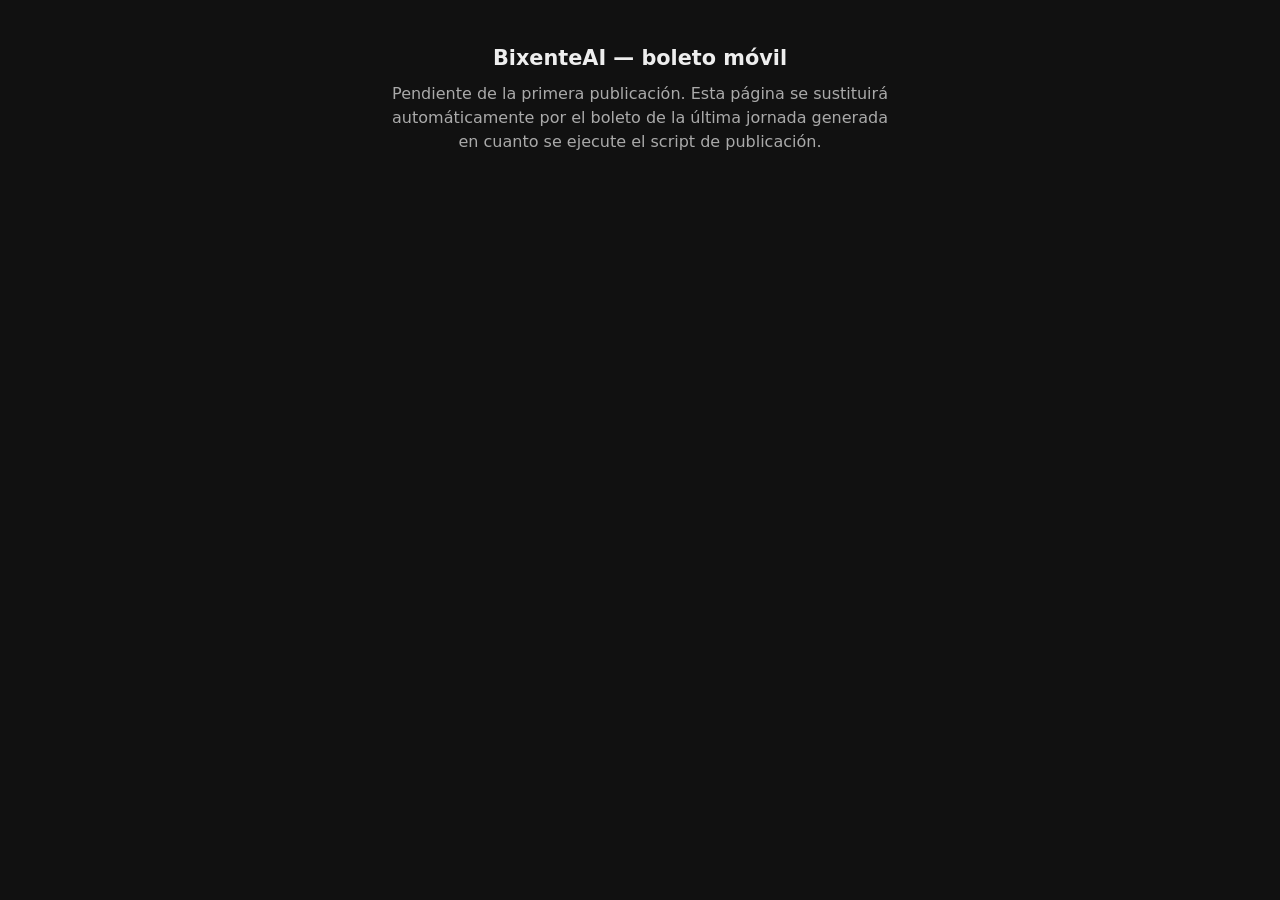
==== index.html @ 86c0581b "Primer commit: scaffold del sitio móvil, en espera de la primera publicación Co-Authored-By: Claude " ====
<!doctype html>
<html lang="es">
<head>
<meta charset="utf-8">
<meta name="viewport" content="width=device-width, initial-scale=1">
<title>BixenteAI — boleto móvil</title>
<style>
  body { font-family: system-ui, sans-serif; background: #111; color: #eee; margin: 0; padding: 2rem 1.25rem; text-align: center; }
  h1 { font-size: 1.3rem; margin-bottom: 0.5rem; }
  p { color: #aaa; max-width: 32em; margin: 0.75rem auto; line-height: 1.5; }
</style>
</head>
<body>
  <h1>BixenteAI — boleto móvil</h1>
  <p>Pendiente de la primera publicación. Esta página se sustituirá automáticamente por el
  boleto de la última jornada generada en cuanto se ejecute el script de publicación.</p>
</body>
</html>
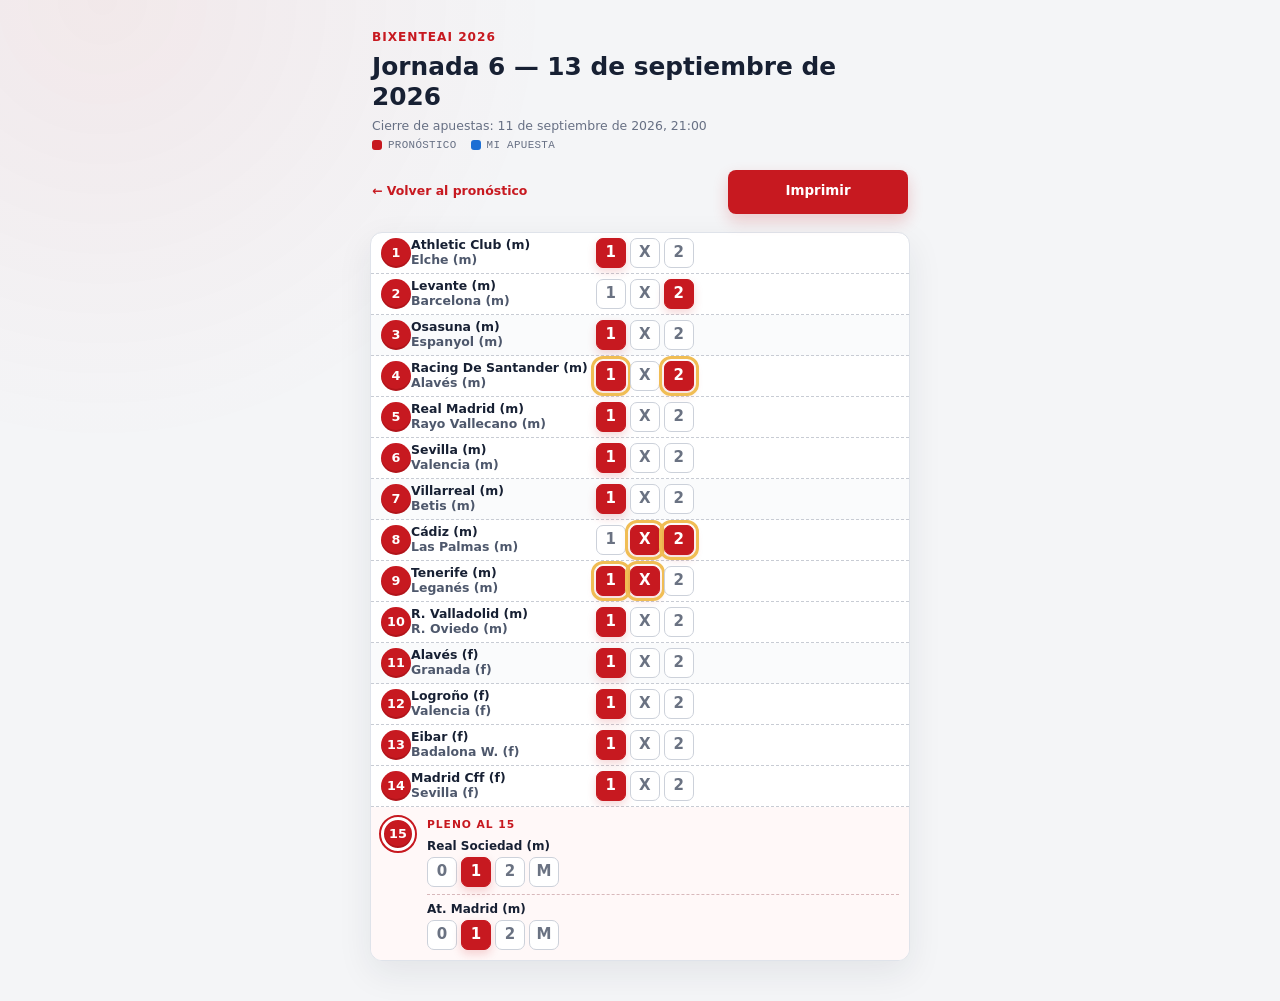
==== commit 44a3545a: "Publica el boleto real de la Jornada 6 (2026-09-13) Primera publicación real generada por backend/pu" ====
--- a/index.html
+++ b/index.html
@@ -1,18 +1,48 @@
 <!doctype html>
 <html lang="es">
-<head>
-<meta charset="utf-8">
-<meta name="viewport" content="width=device-width, initial-scale=1">
-<title>BixenteAI — boleto móvil</title>
-<style>
-  body { font-family: system-ui, sans-serif; background: #111; color: #eee; margin: 0; padding: 2rem 1.25rem; text-align: center; }
-  h1 { font-size: 1.3rem; margin-bottom: 0.5rem; }
-  p { color: #aaa; max-width: 32em; margin: 0.75rem auto; line-height: 1.5; }
-</style>
-</head>
-<body>
-  <h1>BixenteAI — boleto móvil</h1>
-  <p>Pendiente de la primera publicación. Esta página se sustituirá automáticamente por el
-  boleto de la última jornada generada en cuanto se ejecute el script de publicación.</p>
-</body>
+  <head>
+    <meta charset="utf-8">
+    <meta name="viewport" content="width=device-width, initial-scale=1">
+    <meta name="description" content="Boleto compacto de La Quiniela para llevar o imprimir">
+    <title>Boleto para llevar · BixenteAI 2026</title>
+    <link rel="icon" href="data:,">
+    <link rel="stylesheet" href="./styles.css">
+  </head>
+  <body class="boleto-page">
+    <header class="boleto-header">
+      <div class="boleto-heading">
+        <a class="boleto-brand" href="/">BixenteAI 2026</a>
+        <h1 id="boletoTitle">Cargando jornada…</h1>
+        <p id="boletoClosing" class="boleto-closing" hidden></p>
+        <p id="boletoLegend" class="boleto-legend" hidden>
+          <span class="boleto-legend-item boleto-legend-model">Pronóstico</span>
+          <span class="boleto-legend-item boleto-legend-mine">Mi apuesta</span>
+        </p>
+      </div>
+      <nav class="boleto-actions print-hidden" aria-label="Acciones del boleto">
+        <a class="boleto-back-link" href="/">← Volver al pronóstico</a>
+        <button id="boletoPrintButton" class="button button-primary" type="button">Imprimir</button>
+      </nav>
+    </header>
+
+    <main class="boleto-sheet">
+      <div
+        id="boletoStatus"
+        class="boleto-status"
+        role="status"
+        aria-live="polite"
+      >
+        Cargando el boleto guardado…
+      </div>
+      <section id="boletoContent" aria-labelledby="boletoTitle" hidden>
+        <div id="boletoMatches" class="matches-list boleto-matches" aria-busy="true"></div>
+      </section>
+    </main>
+
+        <script>
+      window.__JORNADA_DATA__ = {"prediccion_json":{"jornada":6,"fecha_sorteo":"2026-09-13","cierre_apuestas":"2026-09-11 21:00:00","partidos":[{"posicion":1,"local":"Athletic Club (m)","visitante":"Elche (m)","signos_recomendados":["1"],"es_doble":false},{"posicion":2,"local":"Levante (m)","visitante":"Barcelona (m)","signos_recomendados":["2"],"es_doble":false},{"posicion":3,"local":"Osasuna (m)","visitante":"Espanyol (m)","signos_recomendados":["1"],"es_doble":false},{"posicion":4,"local":"Racing De Santander (m)","visitante":"Alavés (m)","signos_recomendados":["1","2"],"es_doble":true},{"posicion":5,"local":"Real Madrid (m)","visitante":"Rayo Vallecano (m)","signos_recomendados":["1"],"es_doble":false},{"posicion":6,"local":"Sevilla (m)","visitante":"Valencia (m)","signos_recomendados":["1"],"es_doble":false},{"posicion":7,"local":"Villarreal (m)","visitante":"Betis (m)","signos_recomendados":["1"],"es_doble":false},{"posicion":8,"local":"Cádiz (m)","visitante":"Las Palmas (m)","signos_recomendados":["2","X"],"es_doble":true},{"posicion":9,"local":"Tenerife (m)","visitante":"Leganés (m)","signos_recomendados":["1","X"],"es_doble":true},{"posicion":10,"local":"R. Valladolid (m)","visitante":"R. Oviedo (m)","signos_recomendados":["1"],"es_doble":false},{"posicion":11,"local":"Alavés (f)","visitante":"Granada (f)","signos_recomendados":["1"],"es_doble":false},{"posicion":12,"local":"Logroño (f)","visitante":"Valencia (f)","signos_recomendados":["1"],"es_doble":false},{"posicion":13,"local":"Eibar (f)","visitante":"Badalona W. (f)","signos_recomendados":["1"],"es_doble":false},{"posicion":14,"local":"Madrid Cff (f)","visitante":"Sevilla (f)","signos_recomendados":["1"],"es_doble":false},{"posicion":15,"local":"Real Sociedad (m)","visitante":"At. Madrid (m)","signos_recomendados":["2"],"es_doble":false}],"pleno_al_15":{"disponible":true,"marcador":"1-1","nota":"marcador más probable de la matriz Poisson/Dixon-Coles"}}};
+      window.__MI_APUESTA__ = null;
+    </script>
+    <script src="./boleto-movil.js" defer></script>
+  </body>
 </html>
--- a/styles.css
+++ b/styles.css
@@ -0,0 +1,4987 @@
+:root {
+  color-scheme: light;
+  --red: #c71920;
+  --red-dark: #981219;
+  --red-soft: #fff0f0;
+  --blue: #1d6fd4;
+  --blue-soft: #e8f1fd;
+  --navy: #172033;
+  --ink: #222b3a;
+  --muted: #677084;
+  --line: #dfe3ea;
+  --surface: #ffffff;
+  --canvas: #f4f5f7;
+  --amber: #d88b06;
+  --amber-soft: #fff6dd;
+  --green: #147a4a;
+  --green-soft: #eaf7f0;
+  --shadow: 0 12px 35px rgb(23 32 51 / 8%);
+}
+
+* {
+  box-sizing: border-box;
+}
+
+html {
+  min-width: 320px;
+  background: var(--canvas);
+}
+
+body {
+  margin: 0;
+  color: var(--ink);
+  background:
+    radial-gradient(circle at 8% 0%, rgb(199 25 32 / 6%), transparent 28rem),
+    var(--canvas);
+  font-family: Inter, ui-sans-serif, system-ui, -apple-system, BlinkMacSystemFont, "Segoe UI", sans-serif;
+  line-height: 1.5;
+}
+
+button,
+input {
+  font: inherit;
+}
+
+button {
+  color: inherit;
+}
+
+.glossary-term {
+  border-radius: 3px;
+  background: linear-gradient(to top, rgb(199 25 32 / 9%) 38%, transparent 38%);
+  cursor: help;
+  text-decoration-line: underline;
+  text-decoration-style: dotted;
+  text-decoration-color: var(--red);
+  text-decoration-thickness: 1.5px;
+  text-underline-offset: 0.18em;
+}
+
+.glossary-term:hover,
+.glossary-term.is-open {
+  background-color: rgb(199 25 32 / 11%);
+}
+
+.glossary-term:focus-visible {
+  outline: 2px solid var(--red);
+  outline-offset: 3px;
+}
+
+svg .glossary-term {
+  text-decoration: underline dotted var(--red);
+  text-underline-offset: 3px;
+}
+
+.glossary-popover {
+  position: fixed;
+  z-index: 1000;
+  width: max-content;
+  max-width: min(410px, calc(100vw - 24px));
+  max-height: calc(100vh - 24px);
+  overflow: auto;
+  padding: 13px 15px;
+  border: 1px solid rgb(255 255 255 / 14%);
+  border-radius: 10px;
+  color: #fff;
+  background: var(--navy);
+  box-shadow: 0 12px 32px rgb(10 15 25 / 28%);
+  font-size: 0.83rem;
+  line-height: 1.5;
+  text-wrap: pretty;
+}
+
+.glossary-popover[hidden] {
+  display: none;
+}
+
+.app-header {
+  position: sticky;
+  z-index: 20;
+  top: 0;
+  border-bottom: 1px solid rgb(255 255 255 / 14%);
+  color: #fff;
+  background: rgb(23 32 51 / 97%);
+  box-shadow: 0 6px 25px rgb(10 15 25 / 18%);
+  backdrop-filter: blur(14px);
+}
+
+.header-inner {
+  display: grid;
+  grid-template-columns: minmax(150px, 0.65fr) minmax(300px, 1.5fr) minmax(215px, 0.65fr);
+  gap: 20px;
+  align-items: center;
+  width: min(1180px, calc(100% - 48px));
+  min-height: 64px;
+  margin: 0 auto;
+  padding: 8px 0;
+}
+
+.home-header-inner {
+  grid-template-columns: minmax(150px, 0.65fr) minmax(300px, 1.5fr) minmax(360px, 0.85fr);
+}
+
+.brand {
+  display: inline-flex;
+  gap: 12px;
+  align-items: center;
+  color: inherit;
+  text-decoration: none;
+}
+
+.brand-mark {
+  display: grid;
+  width: 42px;
+  height: 42px;
+  border-radius: 50%;
+  place-items: center;
+  color: #fff;
+  background: var(--red);
+  box-shadow: inset 0 0 0 4px rgb(255 255 255 / 18%);
+  font-size: 1.25rem;
+  font-weight: 850;
+}
+
+.brand strong,
+.brand small {
+  display: block;
+}
+
+.brand strong {
+  font-size: 1rem;
+  letter-spacing: 0.01em;
+}
+
+.brand small {
+  margin-top: -2px;
+  color: #abb5c9;
+  font-size: 0.72rem;
+  letter-spacing: 0.08em;
+  text-transform: uppercase;
+}
+
+.eyebrow {
+  margin: 0 0 3px;
+  color: var(--red);
+  font-size: 0.72rem;
+  font-weight: 800;
+  letter-spacing: 0.11em;
+  text-transform: uppercase;
+}
+
+.app-header .eyebrow {
+  color: #f2777c;
+}
+
+.draw-title-line {
+  display: flex;
+  gap: 13px;
+  align-items: baseline;
+  flex-wrap: wrap;
+}
+
+.draw-title-line h1 {
+  margin: 0;
+  font-size: clamp(1.45rem, 2.4vw, 2rem);
+  line-height: 1.1;
+}
+
+.draw-date {
+  color: #d4d9e4;
+  font-size: 0.92rem;
+}
+
+.jornada-summary {
+  min-height: 1.25rem;
+  margin: 7px 0 0;
+  color: #aeb7ca;
+  font-size: 0.8rem;
+}
+
+.new-jornada-notice {
+  display: flex;
+  gap: 6px 12px;
+  align-items: center;
+  width: fit-content;
+  max-width: 100%;
+  margin-top: 8px;
+  padding: 7px 10px;
+  border: 1px solid #f0c85d;
+  border-radius: 9px;
+  color: #3f3007;
+  background: #fff3bf;
+  box-shadow: 0 5px 16px rgb(0 0 0 / 18%);
+  flex-wrap: wrap;
+  font-size: 0.78rem;
+  font-weight: 700;
+}
+
+.new-jornada-notice[hidden] {
+  display: none;
+}
+
+.new-jornada-notice-link {
+  border-bottom: 1px solid currentcolor;
+  color: #744a00;
+  font-weight: 850;
+  text-decoration: none;
+  white-space: nowrap;
+}
+
+.new-jornada-notice-link:hover {
+  color: #4f3200;
+}
+
+.new-jornada-notice-link:focus-visible {
+  border-radius: 3px;
+  outline: 3px solid rgb(116 74 0 / 24%);
+  outline-offset: 3px;
+}
+
+.countdown-card {
+  justify-self: end;
+  min-width: 190px;
+  padding: 6px 13px;
+  border: 1px solid rgb(255 255 255 / 14%);
+  border-radius: 10px;
+  background: rgb(255 255 255 / 6%);
+  text-align: right;
+}
+
+.countdown-card[hidden] {
+  display: none;
+}
+
+.countdown-label,
+.countdown-card time {
+  display: block;
+  color: #aeb7ca;
+  font-size: 0.71rem;
+}
+
+.countdown-card strong {
+  display: block;
+  margin: 1px 0;
+  color: #fff;
+  font-size: 1.23rem;
+  font-variant-numeric: tabular-nums;
+  letter-spacing: 0.04em;
+}
+
+.header-actions {
+  display: flex;
+  flex-wrap: wrap;
+  gap: 6px 10px;
+  align-items: center;
+  justify-content: flex-end;
+  justify-self: end;
+}
+
+.header-actions > .header-link {
+  flex-basis: 100%;
+  text-align: right;
+}
+
+.header-link {
+  border-bottom: 1px solid rgb(255 255 255 / 35%);
+  color: #fff;
+  font-size: 0.76rem;
+  font-weight: 760;
+  text-decoration: none;
+}
+
+.header-link:hover {
+  border-color: #fff;
+}
+
+.header-link:focus-visible,
+.back-link:focus-visible {
+  border-radius: 3px;
+  outline: 3px solid rgb(255 255 255 / 22%);
+  outline-offset: 3px;
+}
+
+.header-print-button,
+.header-nav-button {
+  min-width: 132px;
+  border: 1px solid rgb(255 255 255 / 24%);
+  color: #fff;
+  background: rgb(255 255 255 / 8%);
+  text-decoration: none;
+  white-space: nowrap;
+}
+
+.header-print-button:hover:not([aria-disabled="true"]),
+.header-nav-button:hover:not([aria-disabled="true"]) {
+  border-color: rgb(255 255 255 / 46%);
+  background: rgb(255 255 255 / 14%);
+}
+
+.header-nav-button {
+  min-height: 38px;
+  padding-inline: 12px;
+  font-size: 0.74rem;
+}
+
+.header-nav {
+  display: flex;
+  gap: 7px;
+  align-items: flex-end;
+  flex-direction: column;
+  justify-self: end;
+}
+
+.page-shell {
+  width: min(1080px, calc(100% - 48px));
+  margin: 34px auto 64px;
+}
+
+.control-panel,
+.coupon-card,
+.prizes-card,
+.timeline-card,
+.history-card {
+  border: 1px solid var(--line);
+  border-radius: 14px;
+  background: var(--surface);
+  box-shadow: var(--shadow);
+}
+
+.control-panel {
+  display: grid;
+  grid-template-columns: minmax(300px, 1fr) auto;
+  gap: 22px 36px;
+  align-items: end;
+  padding: 24px 28px;
+}
+
+.control-panel h2,
+.coupon-heading h2,
+.prizes-heading h2,
+.timeline-heading h2,
+.history-card h2 {
+  margin: 0;
+  color: var(--navy);
+  line-height: 1.2;
+}
+
+.control-panel h2,
+.coupon-heading h2 {
+  font-size: 1.35rem;
+}
+
+.control-copy,
+.history-intro {
+  max-width: 620px;
+  margin: 6px 0 0;
+  color: var(--muted);
+  font-size: 0.88rem;
+}
+
+.prediction-form {
+  display: grid;
+  grid-template-columns: repeat(2, 112px) minmax(180px, 270px);
+  gap: 8px 12px;
+  align-items: end;
+}
+
+.prediction-form > .refresh-option {
+  grid-column: 3;
+  grid-row: 1;
+}
+
+.prediction-form > .button {
+  grid-column: 3;
+  grid-row: 2;
+  justify-self: end;
+}
+
+.cost-estimate {
+  grid-column: 1 / 3;
+  grid-row: 2;
+  margin: 0;
+  color: var(--muted);
+  font-size: 0.72rem;
+  font-variant-numeric: tabular-nums;
+  line-height: 1.35;
+}
+
+.number-field {
+  display: grid;
+  gap: 6px;
+  color: #424c5e;
+  font-size: 0.78rem;
+  font-weight: 720;
+}
+
+.number-field input {
+  width: 112px;
+  height: 44px;
+  border: 1px solid #c5cad4;
+  border-radius: 8px;
+  outline: none;
+  padding: 0 12px;
+  color: var(--navy);
+  background: #fff;
+  font-weight: 750;
+}
+
+.number-field input:focus {
+  border-color: var(--red);
+  box-shadow: 0 0 0 3px rgb(199 25 32 / 12%);
+}
+
+.refresh-option {
+  display: flex;
+  gap: 8px;
+  align-items: center;
+  max-width: 270px;
+  min-height: 44px;
+  color: #505a6d;
+  cursor: pointer;
+  font-size: 0.79rem;
+  font-weight: 650;
+  line-height: 1.35;
+}
+
+.refresh-option input {
+  width: 17px;
+  height: 17px;
+  flex: 0 0 auto;
+  accent-color: var(--red);
+}
+
+.button {
+  position: relative;
+  display: inline-flex;
+  min-height: 44px;
+  border: 0;
+  border-radius: 8px;
+  align-items: center;
+  justify-content: center;
+  padding: 0 19px;
+  cursor: pointer;
+  font-size: 0.84rem;
+  font-weight: 780;
+  transition: transform 120ms ease, background 120ms ease, box-shadow 120ms ease;
+}
+
+.button:hover:not(:disabled) {
+  transform: translateY(-1px);
+}
+
+.button:focus-visible,
+.text-button:focus-visible {
+  outline: 3px solid rgb(199 25 32 / 22%);
+  outline-offset: 2px;
+}
+
+.button:disabled {
+  cursor: not-allowed;
+  opacity: 0.58;
+}
+
+.button-primary {
+  min-width: 180px;
+  color: #fff;
+  background: var(--red);
+  box-shadow: 0 7px 16px rgb(199 25 32 / 20%);
+}
+
+.button-primary:hover:not(:disabled) {
+  background: var(--red-dark);
+}
+
+.button-secondary {
+  border: 1px solid var(--red);
+  color: var(--red);
+  background: #fff;
+}
+
+.button-secondary:hover:not(:disabled) {
+  color: #fff;
+  background: var(--red);
+}
+
+.spinner {
+  display: none;
+  width: 17px;
+  height: 17px;
+  border: 2px solid currentColor;
+  border-right-color: transparent;
+  border-radius: 50%;
+  animation: spin 700ms linear infinite;
+}
+
+.button.is-loading .button-label {
+  visibility: hidden;
+}
+
+.button.is-loading .spinner {
+  position: absolute;
+  display: block;
+}
+
+@keyframes spin {
+  to {
+    transform: rotate(360deg);
+  }
+}
+
+.display-options {
+  display: flex;
+  grid-column: 1 / -1;
+  gap: 10px 24px;
+  align-items: center;
+  flex-wrap: wrap;
+  padding-top: 16px;
+  border-top: 1px solid #eceef2;
+}
+
+.switch {
+  display: inline-flex;
+  gap: 9px;
+  align-items: center;
+  color: #505a6d;
+  cursor: pointer;
+  font-size: 0.79rem;
+  font-weight: 650;
+}
+
+.switch input {
+  position: absolute;
+  width: 1px;
+  height: 1px;
+  overflow: hidden;
+  opacity: 0;
+}
+
+.switch-track {
+  position: relative;
+  width: 34px;
+  height: 19px;
+  border-radius: 999px;
+  background: #cbd0d9;
+  transition: background 140ms ease;
+}
+
+.switch-track::after {
+  position: absolute;
+  top: 3px;
+  left: 3px;
+  width: 13px;
+  height: 13px;
+  border-radius: 50%;
+  background: #fff;
+  box-shadow: 0 1px 3px rgb(0 0 0 / 25%);
+  content: "";
+  transition: transform 140ms ease;
+}
+
+.switch input:checked + .switch-track {
+  background: var(--red);
+}
+
+.switch input:checked + .switch-track::after {
+  transform: translateX(15px);
+}
+
+.switch input:focus-visible + .switch-track {
+  outline: 3px solid rgb(199 25 32 / 22%);
+  outline-offset: 2px;
+}
+
+.status-message {
+  display: none;
+  margin: 14px 0;
+  border: 1px solid transparent;
+  border-radius: 9px;
+  padding: 10px 13px;
+  font-size: 0.82rem;
+}
+
+.status-message.is-visible {
+  display: block;
+}
+
+.status-loading {
+  border-color: #d6dce7;
+  color: #4b566b;
+  background: #f7f8fa;
+}
+
+.status-success {
+  border-color: #b9ddca;
+  color: #11623d;
+  background: var(--green-soft);
+}
+
+.status-error {
+  border-color: #efb8bb;
+  color: #8c1218;
+  background: var(--red-soft);
+}
+
+.coupon-card {
+  overflow: hidden;
+}
+
+.coupon-heading {
+  display: flex;
+  gap: 20px;
+  align-items: center;
+  justify-content: space-between;
+  padding: 16px 20px 13px;
+  border-bottom: 1px solid var(--line);
+}
+
+.coupon-legend {
+  display: flex;
+  gap: 15px;
+  color: var(--muted);
+  font-size: 0.72rem;
+}
+
+.coupon-legend span {
+  display: inline-flex;
+  gap: 6px;
+  align-items: center;
+}
+
+.legend-swatch {
+  display: inline-block;
+  width: 14px;
+  height: 14px;
+  border: 1px solid var(--line);
+  border-radius: 3px;
+}
+
+.legend-swatch.selected {
+  border-color: var(--red);
+  background: var(--red);
+}
+
+.legend-swatch.double {
+  border: 2px solid var(--amber);
+  background: var(--amber-soft);
+}
+
+.legend-swatch.triple {
+  border: 2px solid #9aa6c9;
+  background: #f0f2f8;
+}
+
+.matches-list {
+  min-height: 180px;
+  transition: opacity 140ms ease;
+}
+
+.matches-list.is-refreshing {
+  opacity: 0.48;
+}
+
+.match-row {
+  display: grid;
+  grid-template-columns: 34px minmax(220px, 1fr) 164px auto;
+  gap: 12px;
+  align-items: center;
+  min-height: 64px;
+  padding: 9px 20px;
+  border-bottom: 1px solid #e8eaf0;
+  color: inherit;
+  text-decoration: none;
+  transition: background 120ms ease, box-shadow 120ms ease;
+}
+
+.match-row:hover {
+  background: var(--red-soft);
+  box-shadow: inset 4px 0 0 var(--red);
+}
+
+.match-row:focus-visible {
+  position: relative;
+  z-index: 1;
+  outline: 3px solid rgb(199 25 32 / 24%);
+  outline-offset: -3px;
+}
+
+.match-row:nth-child(4n + 3) {
+  background: #fafbfc;
+}
+
+.match-row:nth-child(4n + 3):hover {
+  background: var(--red-soft);
+}
+
+.match-row:last-child {
+  border-bottom: 0;
+}
+
+.match-row.has-manual-bet-row {
+  border-bottom: 0;
+}
+
+.position-badge {
+  display: grid;
+  width: 30px;
+  height: 30px;
+  border-radius: 50%;
+  place-items: center;
+  color: #fff;
+  background: var(--red);
+  box-shadow: inset 0 -2px 0 rgb(92 0 4 / 20%);
+  font-size: 0.8rem;
+  font-weight: 850;
+}
+
+.match-details {
+  min-width: 0;
+}
+
+.teams {
+  display: flex;
+  gap: 7px;
+  align-items: baseline;
+  color: var(--navy);
+  font-size: 0.9rem;
+  font-weight: 730;
+}
+
+.team {
+  min-width: 0;
+}
+
+.versus {
+  color: #a2a9b7;
+}
+
+.match-meta {
+  display: flex;
+  gap: 4px 10px;
+  align-items: center;
+  flex-wrap: wrap;
+  margin-top: 4px;
+}
+
+.match-schedule {
+  display: inline-flex;
+  gap: 7px;
+  align-items: center;
+  color: var(--muted);
+  font-size: 0.68rem;
+  line-height: 1.25;
+}
+
+.match-kickoff,
+.match-countdown {
+  white-space: nowrap;
+}
+
+.match-countdown {
+  border-left: 1px solid #d8dce4;
+  padding-left: 7px;
+  color: var(--red);
+  font-variant-numeric: tabular-nums;
+  font-weight: 760;
+}
+
+.match-countdown.is-finished {
+  color: var(--muted);
+  font-weight: 650;
+}
+
+.match-tags {
+  display: flex;
+  min-height: 18px;
+  gap: 5px;
+  align-items: center;
+  flex-wrap: wrap;
+}
+
+.match-tag {
+  display: inline-flex;
+  min-height: 18px;
+  border-radius: 999px;
+  align-items: center;
+  padding: 1px 7px;
+  font-size: 0.62rem;
+  font-weight: 760;
+  line-height: 1.25;
+}
+
+.draw-tag {
+  color: #86550a;
+  background: var(--amber-soft);
+}
+
+.market-tag {
+  color: #4f5970;
+  background: #e9ecf2;
+}
+
+.model-tag {
+  color: var(--green);
+  background: var(--green-soft);
+}
+
+.double-tag {
+  border: 1px solid #f0ca7b;
+  color: #80510a;
+  background: #fffaf0;
+}
+
+.triple-tag {
+  border: 1px solid #9aa6c9;
+  color: var(--navy);
+  background: #f0f2f8;
+}
+
+.sign-group {
+  display: grid;
+  grid-template-columns: repeat(3, 52px);
+  gap: 6px;
+}
+
+.sign-cell {
+  display: grid;
+  min-height: 48px;
+  border: 1px solid #ccd1da;
+  border-radius: 7px;
+  place-items: center;
+  align-content: center;
+  color: #6a7282;
+  background: #fff;
+}
+
+.sign-label {
+  font-size: 0.94rem;
+  line-height: 1.05;
+}
+
+.sign-probability {
+  margin-top: 2px;
+  font-size: 0.65rem;
+  font-variant-numeric: tabular-nums;
+}
+
+.sign-cell.is-selected {
+  border-color: var(--red);
+  color: #fff;
+  background: var(--red);
+  box-shadow: 0 4px 10px rgb(199 25 32 / 18%);
+}
+
+.sign-cell.is-selected.is-double {
+  outline: 3px solid #f0bd54;
+  outline-offset: 2px;
+}
+
+.sign-cell.is-selected.is-triple {
+  outline: 3px solid #9aa6c9;
+  outline-offset: 2px;
+}
+
+.manual-bet-row {
+  display: grid;
+  grid-template-columns: 34px minmax(220px, 1fr) 164px auto;
+  min-height: 30px;
+  gap: 10px;
+  align-items: center;
+  padding: 2px 20px 3px;
+  border-bottom: 1px solid #d8e5f5;
+  background: var(--blue-soft);
+  box-shadow: inset 4px 0 0 var(--blue);
+}
+
+.manual-bet-title {
+  grid-column: 2;
+  color: var(--blue);
+  font-size: 0.7rem;
+  font-weight: 820;
+  letter-spacing: 0.055em;
+  text-transform: uppercase;
+}
+
+.manual-bet-result {
+  grid-column: 3;
+  width: 88px;
+  justify-self: center;
+}
+
+.manual-bet-controls {
+  grid-column: 4;
+  transition: opacity 120ms ease;
+}
+
+.manual-bet-cell {
+  min-height: 26px;
+  padding: 0;
+  cursor: pointer;
+}
+
+.manual-bet-cell:hover:not(:disabled) {
+  border-color: var(--blue);
+  color: var(--blue);
+}
+
+.manual-bet-cell:focus-visible,
+.manual-goal-input:focus-visible {
+  outline: 3px solid rgb(29 111 212 / 25%);
+  outline-offset: 2px;
+}
+
+.manual-bet-cell.is-selected,
+.manual-bet-cell.is-selected:hover:not(:disabled) {
+  border-color: var(--blue);
+  color: #fff;
+  background: var(--blue);
+  box-shadow: 0 4px 10px rgb(29 111 212 / 20%);
+}
+
+.manual-pleno-fields {
+  display: grid;
+  grid-template-columns: minmax(62px, 1fr) auto minmax(62px, 1fr);
+  width: 168px;
+  gap: 6px;
+  align-items: end;
+}
+
+.manual-goal-field {
+  display: grid;
+  gap: 2px;
+  color: var(--blue);
+  font-size: 0.58rem;
+  font-weight: 760;
+  letter-spacing: 0.035em;
+  text-align: center;
+  text-transform: uppercase;
+}
+
+.manual-goal-input {
+  width: 100%;
+  height: 26px;
+  border: 1px solid #9dbce5;
+  border-radius: 7px;
+  color: var(--navy);
+  background: #fff;
+  font-size: 0.86rem;
+  font-weight: 780;
+  text-align: center;
+}
+
+.manual-score-separator {
+  padding-bottom: 7px;
+  color: var(--blue);
+  font-weight: 800;
+}
+
+.manual-bet-row.is-locked .manual-bet-controls {
+  opacity: 0.52;
+  pointer-events: none;
+}
+
+.manual-bet-row.is-loading .manual-bet-controls,
+.manual-bet-row.is-saving .manual-bet-controls {
+  opacity: 0.68;
+  pointer-events: none;
+}
+
+.manual-bet-row.is-locked .manual-bet-cell,
+.manual-bet-row.is-locked .manual-goal-input {
+  cursor: not-allowed;
+  pointer-events: none;
+}
+
+.pleno-result.manual-bet-verdict.is-hit {
+  color: var(--blue);
+  background: var(--blue-soft);
+}
+
+.compact-teams .match-row:not(.pleno-row) {
+  min-height: 54px;
+}
+
+.compact-teams .match-row:not(.pleno-row) .teams {
+  display: none;
+}
+
+.compact-teams .match-row:not(.pleno-row) .match-meta {
+  margin-top: 0;
+}
+
+.hide-schedule .match-schedule {
+  display: none;
+}
+
+.hide-results .match-result {
+  display: none;
+}
+
+.hide-results .manual-bet-result {
+  display: none;
+}
+
+.hide-results .match-row {
+  grid-template-columns: 34px minmax(220px, 1fr) auto;
+}
+
+.hide-results .manual-bet-row {
+  grid-template-columns: 34px minmax(220px, 1fr) auto;
+}
+
+.hide-results .manual-bet-controls {
+  grid-column: 3;
+}
+
+.pleno-row {
+  min-height: 84px;
+  background: #fff8f8 !important;
+}
+
+.pleno-row .position-badge {
+  width: 34px;
+  height: 34px;
+  border: 3px solid #fff;
+  outline: 2px solid var(--red);
+}
+
+.pleno-block {
+  min-width: 330px;
+  border: 1px solid #e9c7ca;
+  border-radius: 10px;
+  padding: 7px 10px;
+  background: #fff;
+}
+
+.pleno-label {
+  display: block;
+  margin-bottom: 4px;
+  color: var(--red);
+  font-size: 0.67rem;
+  font-weight: 850;
+  letter-spacing: 0.09em;
+  text-transform: uppercase;
+}
+
+.pleno-score {
+  display: grid;
+  grid-template-columns: minmax(100px, 1fr) auto minmax(100px, 1fr);
+  gap: 10px;
+  align-items: center;
+}
+
+.score-side {
+  display: flex;
+  gap: 8px;
+  align-items: center;
+  justify-content: flex-end;
+}
+
+.score-away {
+  justify-content: flex-start;
+}
+
+.score-team {
+  overflow: hidden;
+  color: #596275;
+  font-size: 0.69rem;
+  text-overflow: ellipsis;
+  white-space: nowrap;
+}
+
+.score-value {
+  display: grid;
+  flex: 0 0 30px;
+  width: 30px;
+  height: 30px;
+  border-radius: 6px;
+  place-items: center;
+  color: #fff;
+  background: var(--red);
+  font-size: 1rem;
+}
+
+.score-separator {
+  color: #9ba2b0;
+  font-weight: 800;
+}
+
+.pleno-note,
+.pleno-unavailable {
+  margin: 5px 0 0;
+  color: var(--muted);
+  font-size: 0.67rem;
+}
+
+.match-result {
+  display: grid;
+  grid-template-columns: 44px 38px minmax(66px, 1fr);
+  min-width: 156px;
+  gap: 4px;
+  align-items: end;
+}
+
+.match-result-item {
+  display: grid;
+  min-width: 0;
+  gap: 2px;
+  justify-items: stretch;
+  text-align: center;
+}
+
+.match-result-label {
+  overflow: hidden;
+  color: var(--muted);
+  font-size: 0.58rem;
+  font-weight: 760;
+  letter-spacing: 0.04em;
+  line-height: 1.1;
+  text-overflow: ellipsis;
+  text-transform: uppercase;
+  white-space: nowrap;
+}
+
+.match-result-value,
+.match-result-verdict {
+  display: inline-flex;
+  min-height: 22px;
+  align-items: center;
+  justify-content: center;
+  border-radius: 6px;
+  padding: 2px 5px;
+  font-size: 0.66rem;
+  font-variant-numeric: tabular-nums;
+  line-height: 1.1;
+}
+
+.match-result-value {
+  color: var(--navy);
+  background: #edf0f4;
+}
+
+.match-result-value.is-pending {
+  color: var(--muted);
+  font-weight: 650;
+}
+
+.match-result-value.is-provisional {
+  color: var(--amber);
+  background: var(--amber-soft);
+  font-weight: 650;
+}
+
+.match-result-verdict {
+  width: 100%;
+  padding-inline: 4px;
+}
+
+.empty-state {
+  display: grid;
+  min-height: 220px;
+  place-items: center;
+  align-content: center;
+  color: var(--muted);
+  font-size: 0.86rem;
+  text-align: center;
+}
+
+.empty-ball {
+  display: block;
+  width: 30px;
+  height: 30px;
+  border: 3px solid #d6dae2;
+  border-top-color: var(--red);
+  border-radius: 50%;
+  animation: spin 900ms linear infinite;
+}
+
+.results-actions,
+.manual-bet-actions {
+  display: flex;
+  gap: 24px;
+  align-items: center;
+  justify-content: space-between;
+  padding: 22px 28px;
+  border-top: 1px solid var(--line);
+  background: #fafbfc;
+}
+
+.manual-bet-actions {
+  border-top-color: #c9dcf4;
+  background: #f5f9ff;
+}
+
+.prediction-form[hidden],
+.results-actions[hidden],
+.manual-bet-actions[hidden] {
+  display: none;
+}
+
+.results-actions h3,
+.manual-bet-actions h3 {
+  margin: 0 0 3px;
+  color: var(--navy);
+  font-size: 0.96rem;
+}
+
+.results-actions p,
+.manual-bet-actions p {
+  margin: 0;
+  color: var(--muted);
+  font-size: 0.76rem;
+}
+
+.manual-bet-actions h3 {
+  color: var(--blue);
+}
+
+.manual-bet-summary {
+  padding: 16px 28px;
+  border-top: 1px solid #c9dcf4;
+  background: #f5f9ff;
+}
+
+.manual-bet-summary[hidden] {
+  display: none;
+}
+
+.manual-bet-summary-headline {
+  display: flex;
+  flex-wrap: wrap;
+  gap: 6px 10px;
+  align-items: baseline;
+}
+
+.manual-bet-summary-label {
+  color: var(--blue);
+  font-size: 0.76rem;
+  font-weight: 650;
+}
+
+#manualBetSummaryValue {
+  color: var(--navy);
+  font-size: 1.05rem;
+}
+
+.manual-bet-summary-detail {
+  margin: 4px 0 0;
+  color: var(--muted);
+  font-size: 0.74rem;
+}
+
+.manual-bet-summary.is-partial .manual-bet-summary-detail {
+  color: var(--amber);
+}
+
+.prediction-summary {
+  border-top-color: var(--line);
+  background: #fafbfc;
+}
+
+.prediction-summary .manual-bet-summary-label {
+  color: var(--red);
+}
+
+.button-manual-bet {
+  min-width: 190px;
+  border: 1px solid var(--blue);
+  color: #fff;
+  background: var(--blue);
+  box-shadow: 0 7px 16px rgb(29 111 212 / 20%);
+}
+
+.button-manual-bet:hover:not(:disabled) {
+  background: var(--blue);
+  box-shadow: 0 9px 20px rgb(29 111 212 / 30%);
+}
+
+.button-manual-bet .spinner {
+  border-color: rgb(255 255 255 / 38%);
+  border-top-color: #fff;
+}
+
+.status-locked {
+  border-color: #a9c8ed;
+  color: #165cad;
+  background: var(--blue-soft);
+}
+
+.inline-status {
+  margin: 0 28px 22px;
+}
+
+.prizes-card {
+  margin-top: 24px;
+  overflow: hidden;
+}
+
+.prizes-heading {
+  padding: 22px 26px 18px;
+}
+
+.prizes-heading h2 {
+  font-size: 1.18rem;
+}
+
+.prizes-summary {
+  display: grid;
+  grid-template-columns: repeat(auto-fit, minmax(240px, 1fr));
+  gap: 10px;
+  border-top: 1px solid var(--line);
+  padding: 18px 26px;
+  background: #fafbfc;
+}
+
+.prizes-bote-item {
+  display: flex;
+  gap: 5px 12px;
+  align-items: baseline;
+  justify-content: space-between;
+  margin: 0;
+  border: 1px solid #e1e5ec;
+  border-radius: 9px;
+  padding: 11px 13px;
+  color: #596275;
+  background: #fff;
+  font-size: 0.76rem;
+}
+
+.prizes-bote-value {
+  color: var(--navy);
+  font-size: 0.86rem;
+  white-space: nowrap;
+}
+
+.prizes-table-block {
+  border-top: 1px solid var(--line);
+  padding: 18px 26px 22px;
+}
+
+.prizes-table-label {
+  margin: 0;
+  border-left: 3px solid;
+  padding: 8px 11px;
+  font-size: 0.76rem;
+  font-weight: 760;
+}
+
+.prizes-table-label.is-estimated {
+  border-left-color: var(--amber);
+  color: #76501a;
+  background: var(--amber-soft);
+}
+
+.prizes-table-label.is-official {
+  border-left-color: var(--green);
+  color: var(--green);
+  background: var(--green-soft);
+}
+
+.prizes-revenue {
+  margin: 13px 0 8px;
+  color: var(--navy);
+  font-size: 0.84rem;
+  font-weight: 800;
+}
+
+.prizes-table-wrap {
+  margin-top: 12px;
+  border: 1px solid var(--line);
+  border-radius: 9px;
+}
+
+.prizes-table {
+  min-width: 480px;
+}
+
+.prizes-table th:not(:first-child),
+.prizes-table td:not(:first-child) {
+  text-align: right;
+}
+
+.prizes-table .prizes-category {
+  color: var(--navy);
+  font-weight: 700;
+  white-space: normal;
+}
+
+.prizes-amount,
+.prizes-winners {
+  font-variant-numeric: tabular-nums;
+}
+
+.timeline-card {
+  margin-top: 24px;
+  overflow: hidden;
+}
+
+.timeline-heading {
+  display: flex;
+  gap: 24px;
+  align-items: center;
+  justify-content: space-between;
+  padding: 22px 26px;
+}
+
+.timeline-heading h2 {
+  font-size: 1.18rem;
+}
+
+.timeline-heading p:last-child {
+  margin: 5px 0 0;
+  color: var(--muted);
+  font-size: 0.8rem;
+}
+
+.timeline-toggle {
+  display: inline-flex;
+  gap: 11px;
+  min-height: 42px;
+  border: 1px solid #c7ccd6;
+  border-radius: 8px;
+  align-items: center;
+  justify-content: center;
+  padding: 9px 14px;
+  color: var(--navy);
+  background: #fff;
+  cursor: pointer;
+  font-size: 0.76rem;
+  font-weight: 760;
+  text-align: left;
+}
+
+.timeline-toggle:hover {
+  border-color: var(--red);
+  color: var(--red);
+  background: var(--red-soft);
+}
+
+.timeline-toggle:focus-visible {
+  outline: 3px solid rgb(199 25 32 / 22%);
+  outline-offset: 2px;
+}
+
+.timeline-chevron {
+  width: 8px;
+  height: 8px;
+  flex: 0 0 auto;
+  border-right: 2px solid currentColor;
+  border-bottom: 2px solid currentColor;
+  transform: rotate(45deg) translate(-2px, -2px);
+  transition: transform 140ms ease;
+}
+
+.timeline-toggle[aria-expanded="true"] .timeline-chevron {
+  transform: rotate(225deg) translate(-2px, -2px);
+}
+
+.timeline-content {
+  border-top: 1px solid var(--line);
+  padding: 20px 26px 25px;
+  background: #fafbfc;
+}
+
+.timeline-content[hidden] {
+  display: none;
+}
+
+.timeline-message {
+  margin: 0 0 14px;
+  border-left: 3px solid #aab1bf;
+  padding: 8px 11px;
+  color: #596275;
+  background: #f0f2f5;
+  font-size: 0.76rem;
+}
+
+.timeline-message.is-single {
+  border-left-color: var(--amber);
+  color: #76501a;
+  background: var(--amber-soft);
+}
+
+.timeline-message.is-error {
+  border-left-color: var(--red);
+  color: #8c1218;
+  background: var(--red-soft);
+}
+
+.timeline-list {
+  overflow: hidden;
+  border: 1px solid var(--line);
+  border-radius: 10px;
+  background: #fff;
+}
+
+.timeline-entry {
+  padding: 17px 18px 15px;
+  border-bottom: 1px solid #e5e8ee;
+}
+
+.timeline-entry:last-child {
+  border-bottom: 0;
+}
+
+.timeline-entry-heading {
+  display: flex;
+  gap: 8px 10px;
+  align-items: center;
+  flex-wrap: wrap;
+  margin-bottom: 12px;
+}
+
+.timeline-date {
+  margin-right: 2px;
+  color: var(--navy);
+  font-size: 0.82rem;
+  font-weight: 800;
+}
+
+.timeline-budget,
+.timeline-result {
+  display: inline-flex;
+  min-height: 24px;
+  border-radius: 999px;
+  align-items: center;
+  padding: 3px 9px;
+  font-size: 0.66rem;
+  font-weight: 740;
+}
+
+.timeline-budget {
+  color: #80510a;
+  background: var(--amber-soft);
+}
+
+.timeline-result {
+  margin-left: auto;
+}
+
+.timeline-result.has-result {
+  color: var(--green);
+  background: var(--green-soft);
+}
+
+.timeline-result.is-pending {
+  color: #5e6779;
+  background: #edf0f4;
+}
+
+.timeline-signs-wrap {
+  overflow-x: auto;
+  padding: 2px 2px 7px;
+}
+
+.timeline-signs {
+  display: grid;
+  grid-template-columns: repeat(15, minmax(38px, 1fr));
+  gap: 5px;
+  min-width: 640px;
+}
+
+.timeline-sign {
+  position: relative;
+  display: grid;
+  min-height: 50px;
+  border: 1px solid #d5dae3;
+  border-radius: 7px;
+  place-items: center;
+  align-content: center;
+  color: var(--navy);
+  background: #f8f9fb;
+}
+
+.timeline-position {
+  color: #858d9c;
+  font-size: 0.57rem;
+  font-weight: 720;
+  line-height: 1;
+}
+
+.timeline-sign-value {
+  margin-top: 4px;
+  font-size: 0.88rem;
+  line-height: 1;
+}
+
+.timeline-sign.is-changed {
+  border-color: var(--red);
+  color: var(--red-dark);
+  background: var(--red-soft);
+  box-shadow: inset 0 -3px 0 var(--red);
+}
+
+.timeline-sign.is-changed::after {
+  position: absolute;
+  top: 4px;
+  right: 4px;
+  width: 6px;
+  height: 6px;
+  border-radius: 50%;
+  background: var(--red);
+  content: "";
+}
+
+.timeline-change-note {
+  margin: 5px 2px 0;
+  color: var(--red-dark);
+  font-size: 0.69rem;
+  font-weight: 720;
+}
+
+.timeline-change-note.is-first {
+  color: var(--muted);
+  font-weight: 600;
+}
+
+.timeline-change-note.is-unchanged {
+  color: var(--green);
+}
+
+.history-grid {
+  display: grid;
+  grid-template-columns: 1fr;
+  gap: 22px;
+  margin-top: 24px;
+}
+
+.history-card {
+  padding: 24px 26px;
+}
+
+.history-card h2 {
+  font-size: 1.12rem;
+}
+
+.section-heading {
+  display: flex;
+  gap: 18px;
+  align-items: center;
+  justify-content: space-between;
+}
+
+.text-button {
+  border: 0;
+  padding: 5px 0;
+  color: var(--red);
+  background: transparent;
+  cursor: pointer;
+  font-size: 0.76rem;
+  font-weight: 760;
+}
+
+.text-button:disabled {
+  color: #a3a9b4;
+  cursor: wait;
+}
+
+.history-content {
+  margin-top: 18px;
+}
+
+.history-table-wrap {
+  overflow-x: auto;
+}
+
+.history-table {
+  width: 100%;
+  border-collapse: collapse;
+  font-size: 0.78rem;
+}
+
+.history-table th,
+.history-table td {
+  padding: 10px 9px;
+  border-bottom: 1px solid #eceef2;
+  text-align: left;
+  white-space: nowrap;
+}
+
+.history-table th {
+  color: #70798a;
+  font-size: 0.65rem;
+  letter-spacing: 0.06em;
+  text-transform: uppercase;
+}
+
+.history-table tbody tr:last-child td {
+  border-bottom: 0;
+}
+
+.history-jornada {
+  color: var(--red);
+  font-weight: 830;
+}
+
+.hits-value {
+  color: var(--navy);
+  font-size: 0.9rem;
+}
+
+.hits-percentage {
+  margin-left: 6px;
+  color: var(--muted);
+  font-size: 0.68rem;
+}
+
+.pleno-result {
+  display: inline-flex;
+  border-radius: 999px;
+  padding: 3px 8px;
+  color: #687184;
+  background: #edf0f4;
+  font-size: 0.66rem;
+  font-weight: 720;
+}
+
+.pleno-result.is-hit {
+  color: var(--green);
+  background: var(--green-soft);
+}
+
+.pleno-result.is-miss {
+  color: #8c1218;
+  background: var(--red-soft);
+}
+
+.pleno-result.is-provisional {
+  color: var(--amber);
+  background: var(--amber-soft);
+  font-size: 0.6rem;
+}
+
+.history-empty,
+.history-error,
+.muted-message {
+  margin: 0;
+  border: 1px dashed #d6dae2;
+  border-radius: 9px;
+  padding: 16px;
+  color: var(--muted);
+  background: #fafbfc;
+  font-size: 0.78rem;
+}
+
+.history-empty strong {
+  color: #4e586b;
+}
+
+.history-empty p {
+  margin: 4px 0 0;
+}
+
+.history-error {
+  border-color: #efb8bb;
+  color: #8c1218;
+  background: var(--red-soft);
+}
+
+.season-history-shell {
+  width: min(1180px, calc(100% - 48px));
+}
+
+.season-history-content,
+.season-journeys {
+  display: grid;
+  gap: 24px;
+}
+
+.season-summary-card,
+.season-journey-card,
+.factor-analysis-card {
+  border: 1px solid var(--line);
+  border-radius: 14px;
+  background: var(--surface);
+  box-shadow: var(--shadow);
+}
+
+.season-summary-card {
+  overflow: hidden;
+  border-top: 5px solid var(--red);
+  padding: 27px 30px;
+}
+
+.season-summary-card > div {
+  display: grid;
+  grid-template-columns: minmax(260px, 1fr) minmax(430px, 1.35fr);
+  gap: 26px;
+  align-items: center;
+}
+
+.season-summary-heading h2,
+.season-section-heading h2,
+.season-journey-heading h3,
+.factor-card h3 {
+  margin: 0;
+  color: var(--navy);
+  line-height: 1.25;
+}
+
+.season-summary-heading h2 {
+  font-size: clamp(1.45rem, 3vw, 2.15rem);
+}
+
+.season-summary-copy {
+  margin: 7px 0 0;
+  color: var(--muted);
+  font-size: 0.82rem;
+}
+
+.season-summary-metrics {
+  display: grid;
+  grid-template-columns: repeat(3, minmax(0, 1fr));
+  gap: 10px;
+  margin: 0;
+}
+
+.season-summary-metric {
+  display: grid;
+  min-height: 94px;
+  border: 1px solid var(--line);
+  border-radius: 10px;
+  align-content: center;
+  padding: 13px;
+  background: #fafbfc;
+  text-align: center;
+}
+
+.season-summary-metric.is-primary {
+  border-color: #e5a7aa;
+  background: var(--red-soft);
+}
+
+.season-summary-metric dt {
+  color: var(--muted);
+  font-size: 0.65rem;
+  font-weight: 740;
+  line-height: 1.25;
+  text-transform: uppercase;
+}
+
+.season-summary-metric dd {
+  margin: 5px 0 0;
+  color: var(--navy);
+  font-size: 1.35rem;
+  font-weight: 850;
+  font-variant-numeric: tabular-nums;
+}
+
+.season-summary-metric.is-primary dd {
+  color: var(--red-dark);
+}
+
+.season-journeys-section {
+  display: grid;
+  gap: 16px;
+}
+
+.season-section-heading {
+  padding-inline: 2px;
+}
+
+.season-section-heading h2 {
+  font-size: 1.25rem;
+}
+
+.season-section-heading p:last-child {
+  margin: 5px 0 0;
+  color: var(--muted);
+  font-size: 0.8rem;
+}
+
+.season-journey-card {
+  overflow: hidden;
+}
+
+.season-journey-heading {
+  padding: 20px 24px 17px;
+  border-bottom: 1px solid var(--line);
+  background: linear-gradient(120deg, #fff, #fafbfc);
+}
+
+.season-journey-heading h3 {
+  font-size: 1.04rem;
+}
+
+.season-history-table {
+  min-width: 790px;
+  table-layout: fixed;
+}
+
+.season-history-table th,
+.season-history-table td {
+  padding: 11px 13px;
+  vertical-align: middle;
+  white-space: normal;
+}
+
+.season-history-table thead th:nth-child(1) {
+  width: 36%;
+}
+
+.season-history-table thead th:nth-child(2) {
+  width: 31%;
+}
+
+.season-history-table thead th:nth-child(3) {
+  width: 23%;
+}
+
+.season-history-table thead th:nth-child(4) {
+  width: 10%;
+  text-align: center;
+}
+
+.season-history-table tbody tr:nth-child(even):not(.season-pleno-row) {
+  background: #fafbfc;
+}
+
+.season-history-table tbody tr:last-child th,
+.season-history-table tbody tr:last-child td {
+  border-bottom: 0;
+}
+
+.season-match-cell {
+  color: var(--navy);
+  font-size: 0.78rem;
+  text-align: left;
+}
+
+.season-match-position {
+  display: inline-grid;
+  width: 26px;
+  height: 26px;
+  margin-right: 9px;
+  border-radius: 50%;
+  place-items: center;
+  color: #fff;
+  background: var(--red);
+  font-size: 0.68rem;
+  font-weight: 830;
+  vertical-align: middle;
+}
+
+.season-match-teams {
+  vertical-align: middle;
+}
+
+.season-prediction {
+  display: flex;
+  gap: 11px;
+  align-items: center;
+}
+
+.season-predicted-sign {
+  min-width: 42px;
+  min-height: 42px;
+  flex: 0 0 42px;
+}
+
+.season-probabilities {
+  display: flex;
+  gap: 4px 9px;
+  align-items: center;
+  flex-wrap: wrap;
+  color: var(--muted);
+  font-size: 0.67rem;
+  font-variant-numeric: tabular-nums;
+}
+
+.season-probabilities strong {
+  color: var(--navy);
+}
+
+.season-real-result,
+.season-pleno-result {
+  display: flex;
+  gap: 5px 10px;
+  align-items: center;
+  flex-wrap: wrap;
+}
+
+.season-real-score,
+.season-pleno-score {
+  color: var(--navy);
+  font-size: 0.9rem;
+  font-variant-numeric: tabular-nums;
+}
+
+.season-real-sign {
+  border-radius: 999px;
+  padding: 2px 7px;
+  color: #4f5970;
+  background: #e9ecf2;
+  font-size: 0.63rem;
+  font-weight: 760;
+}
+
+.season-verdict-cell {
+  text-align: center !important;
+}
+
+.season-verdict-wrap {
+  display: inline-grid;
+  place-items: center;
+}
+
+.season-verdict {
+  display: grid;
+  width: 34px;
+  height: 34px;
+  border: 1px solid transparent;
+  border-radius: 50%;
+  place-items: center;
+  font-size: 1rem;
+}
+
+.season-verdict.is-hit {
+  border-color: #b9ddca;
+  color: var(--green);
+  background: var(--green-soft);
+}
+
+.season-verdict.is-miss {
+  border-color: #efb8bb;
+  color: var(--red);
+  background: var(--red-soft);
+}
+
+.season-verdict.is-neutral {
+  border-color: #d6dae2;
+  color: var(--muted);
+  background: #f1f3f6;
+}
+
+.season-pleno-row {
+  border-top: 2px solid #e5a7aa;
+  background: #fff8f8;
+}
+
+.season-pleno-row .season-match-position {
+  border: 2px solid #fff;
+  outline: 2px solid var(--red);
+}
+
+.season-pleno-copy {
+  display: inline-flex;
+  gap: 3px;
+  flex-direction: column;
+  vertical-align: middle;
+}
+
+.season-pleno-copy .pleno-label {
+  margin: 0;
+}
+
+.season-result-label {
+  color: var(--muted);
+  font-size: 0.62rem;
+  font-weight: 720;
+}
+
+.season-pleno-score {
+  display: inline-flex;
+  min-width: 48px;
+  min-height: 32px;
+  border-radius: 6px;
+  align-items: center;
+  justify-content: center;
+  padding: 4px 9px;
+  color: #fff;
+  background: var(--red);
+}
+
+.season-empty-state {
+  border: 1px dashed #d6dae2;
+  border-radius: 12px;
+  padding: 28px;
+  color: var(--muted);
+  background: #fafbfc;
+  text-align: center;
+}
+
+.season-empty-state strong {
+  color: var(--navy);
+  font-size: 1rem;
+}
+
+.season-empty-state p {
+  margin: 6px 0 0;
+  font-size: 0.8rem;
+}
+
+.balance-content {
+  display: grid;
+  gap: 24px;
+}
+
+.balance-content[hidden],
+.season-empty-state[hidden] {
+  display: none;
+}
+
+.balance-card {
+  overflow: hidden;
+  border: 1px solid var(--line);
+  border-radius: 14px;
+  padding: 25px 28px 28px;
+  background: var(--surface);
+  box-shadow: var(--shadow);
+}
+
+.balance-summary-metrics {
+  grid-template-columns: repeat(4, minmax(0, 1fr));
+}
+
+.season-summary-metric.is-positive dd,
+.balance-history-table .is-positive {
+  color: var(--green);
+}
+
+.season-summary-metric.is-negative dd,
+.balance-history-table .is-negative {
+  color: var(--red);
+}
+
+.balance-summary-note {
+  margin-top: 4px;
+  color: var(--amber);
+  font-size: 0.61rem;
+  font-weight: 760;
+}
+
+.balance-chart-wrap {
+  overflow-x: auto;
+}
+
+.balance-chart {
+  min-width: 680px;
+}
+
+.balance-series {
+  fill: none;
+  stroke-linecap: round;
+  stroke-linejoin: round;
+  stroke-width: 3;
+}
+
+.balance-series.is-played {
+  stroke: var(--red);
+}
+
+.balance-series.is-won {
+  stroke: var(--green);
+}
+
+.balance-series.is-net {
+  stroke: var(--blue);
+}
+
+.balance-point {
+  stroke: #fff;
+  stroke-width: 2;
+}
+
+.balance-point.is-played,
+.balance-swatch-played {
+  fill: var(--red);
+  background: var(--red);
+}
+
+.balance-point.is-won,
+.balance-swatch-won {
+  fill: var(--green);
+  background: var(--green);
+}
+
+.balance-point.is-net,
+.balance-swatch-net {
+  fill: var(--blue);
+  background: var(--blue);
+}
+
+.balance-zero-line {
+  stroke: var(--navy);
+  stroke-width: 1.8;
+}
+
+.balance-x-tick {
+  stroke: var(--muted);
+  stroke-width: 1;
+}
+
+.balance-history-table {
+  min-width: 850px;
+  margin-top: 17px;
+}
+
+.balance-history-table td {
+  font-variant-numeric: tabular-nums;
+}
+
+.balance-history-table .balance-date {
+  color: var(--navy);
+  font-weight: 760;
+}
+
+.balance-history-table .is-incomplete {
+  color: var(--amber);
+  font-size: 0.7rem;
+  white-space: normal;
+}
+
+.factor-analysis-card {
+  padding: 25px 28px 28px;
+}
+
+.factor-callout {
+  margin: 19px 0;
+  border: 1px solid;
+  border-radius: 10px;
+  padding: 13px 15px;
+  font-size: 0.8rem;
+}
+
+.factor-callout.is-warning {
+  border-color: #efb8bb;
+  color: #8c1218;
+  background: var(--red-soft);
+}
+
+.factor-callout.is-neutral {
+  border-color: #d6dae2;
+  color: #596275;
+  background: #f1f3f6;
+}
+
+.factors-grid {
+  display: grid;
+  grid-template-columns: repeat(3, minmax(0, 1fr));
+  gap: 14px;
+}
+
+.factor-card {
+  --factor-band: #9ca3af;
+  --factor-soft: #f3f4f6;
+  min-width: 0;
+  border: 1px solid var(--factor-band);
+  border-top-width: 5px;
+  border-radius: 11px;
+  padding: 16px;
+  background: linear-gradient(145deg, var(--factor-soft), #fff 72%);
+}
+
+.factor-color-gris {
+  --factor-band: #9ca3af;
+  --factor-soft: #f3f4f6;
+}
+
+.factor-color-verde {
+  --factor-band: var(--green);
+  --factor-soft: var(--green-soft);
+}
+
+.factor-color-verde-amarillo {
+  --factor-band: #84cc16;
+  --factor-soft: #f3fbdc;
+}
+
+.factor-color-amarillo {
+  --factor-band: var(--amber);
+  --factor-soft: var(--amber-soft);
+}
+
+.factor-color-naranja {
+  --factor-band: #f97316;
+  --factor-soft: #fff1e8;
+}
+
+.factor-color-rojo {
+  --factor-band: var(--red);
+  --factor-soft: var(--red-soft);
+}
+
+.factor-color-rojo-intenso {
+  --factor-band: var(--red-dark);
+  --factor-soft: #f8e8e9;
+}
+
+.factor-card-heading {
+  min-height: 68px;
+}
+
+.factor-number {
+  display: inline-flex;
+  border-radius: 999px;
+  align-items: center;
+  padding: 3px 8px;
+  color: #fff;
+  background: var(--factor-band);
+  font-size: 0.61rem;
+  font-weight: 800;
+  letter-spacing: 0.04em;
+  text-transform: uppercase;
+}
+
+.factor-card h3 {
+  margin-top: 7px;
+  font-size: 0.86rem;
+}
+
+.factor-stats {
+  display: grid;
+  grid-template-columns: repeat(3, minmax(0, 1fr));
+  gap: 6px;
+  margin: 14px 0 0;
+}
+
+.factor-stats > div {
+  border: 1px solid rgb(103 112 132 / 18%);
+  border-radius: 7px;
+  padding: 7px 5px;
+  background: rgb(255 255 255 / 72%);
+  text-align: center;
+}
+
+.factor-stats dt {
+  color: var(--muted);
+  font-size: 0.56rem;
+  font-weight: 720;
+  text-transform: uppercase;
+}
+
+.factor-stats dd {
+  margin: 2px 0 0;
+  color: var(--navy);
+  font-size: 0.9rem;
+  font-weight: 830;
+  font-variant-numeric: tabular-nums;
+}
+
+.factor-rate {
+  margin: 12px 0 0;
+  color: var(--navy);
+  font-size: 0.76rem;
+  font-weight: 780;
+}
+
+.factor-note {
+  margin: 5px 0 0;
+  color: var(--muted);
+  font-size: 0.68rem;
+  line-height: 1.45;
+}
+
+.failure-analysis-card {
+  padding: 25px 28px 28px;
+}
+
+.failure-category-summary {
+  display: grid;
+  grid-template-columns: repeat(auto-fit, minmax(200px, 1fr));
+  gap: 10px;
+  margin: 19px 0;
+}
+
+.failure-category-tile {
+  display: flex;
+  gap: 10px;
+  align-items: baseline;
+  border: 1px solid var(--line);
+  border-left-width: 4px;
+  border-radius: 9px;
+  padding: 11px 13px;
+  background: #fafbfc;
+}
+
+.failure-category-count {
+  color: var(--navy);
+  font-size: 1.1rem;
+}
+
+.failure-category-label {
+  color: var(--muted);
+  font-size: 0.72rem;
+  line-height: 1.3;
+}
+
+.failure-category-poisson_base_desencaminado {
+  border-left-color: var(--red);
+}
+
+.failure-category-senales_cualitativas_alejaron,
+.failure-category-mercado_alejo {
+  border-left-color: var(--amber);
+}
+
+.failure-category-estaba_cerca {
+  border-left-color: var(--green);
+}
+
+.failure-trend-summary {
+  display: grid;
+  grid-template-columns: repeat(auto-fit, minmax(260px, 1fr));
+  gap: 14px;
+  margin: 19px 0;
+}
+
+.failure-trend-block {
+  border: 1px solid var(--line);
+  border-radius: 10px;
+  padding: 13px 15px;
+  background: #fafbfc;
+  font-size: 0.78rem;
+}
+
+.failure-trend-block h3 {
+  margin: 0 0 6px;
+  font-size: 0.82rem;
+  color: var(--navy);
+}
+
+.failure-trend-block p {
+  margin: 4px 0 0;
+  color: var(--muted);
+}
+
+.failure-trend-block p.is-warning {
+  color: #8c1218;
+  font-weight: 650;
+}
+
+.failure-matches-list {
+  display: grid;
+  gap: 10px;
+  margin-top: 19px;
+}
+
+.failure-match-card {
+  --failure-band: #9ca3af;
+  border: 1px solid var(--line);
+  border-left-width: 4px;
+  border-left-color: var(--failure-band);
+  border-radius: 10px;
+  padding: 13px 15px;
+  background: #fff;
+}
+
+.failure-match-card.failure-category-poisson_base_desencaminado {
+  --failure-band: var(--red);
+}
+
+.failure-match-card.failure-category-senales_cualitativas_alejaron,
+.failure-match-card.failure-category-mercado_alejo {
+  --failure-band: var(--amber);
+}
+
+.failure-match-card.failure-category-estaba_cerca {
+  --failure-band: var(--green);
+}
+
+.failure-match-heading {
+  display: flex;
+  flex-wrap: wrap;
+  gap: 4px 10px;
+  align-items: baseline;
+}
+
+.failure-match-jornada {
+  color: var(--muted);
+  font-size: 0.7rem;
+  text-transform: uppercase;
+  letter-spacing: 0.03em;
+}
+
+.failure-match-heading strong {
+  color: var(--navy);
+  font-size: 0.86rem;
+}
+
+.failure-category-badge {
+  display: inline-flex;
+  margin-top: 7px;
+  border-radius: 999px;
+  padding: 3px 9px;
+  color: #fff;
+  background: var(--failure-band, #9ca3af);
+  font-size: 0.62rem;
+  font-weight: 780;
+  letter-spacing: 0.02em;
+}
+
+.failure-match-card.failure-category-poisson_base_desencaminado .failure-category-badge {
+  background: var(--red);
+}
+
+.failure-match-card.failure-category-senales_cualitativas_alejaron .failure-category-badge,
+.failure-match-card.failure-category-mercado_alejo .failure-category-badge {
+  background: var(--amber);
+}
+
+.failure-match-card.failure-category-estaba_cerca .failure-category-badge {
+  background: var(--green);
+}
+
+.failure-match-signs {
+  margin: 8px 0 0;
+  color: var(--navy);
+  font-size: 0.76rem;
+}
+
+.failure-match-reason {
+  margin: 4px 0 0;
+  color: var(--muted);
+  font-size: 0.74rem;
+  line-height: 1.45;
+}
+
+.sr-only {
+  position: absolute;
+  width: 1px;
+  height: 1px;
+  padding: 0;
+  margin: -1px;
+  overflow: hidden;
+  clip: rect(0, 0, 0, 0);
+  white-space: nowrap;
+  border: 0;
+}
+
+.back-link {
+  display: inline-flex;
+  gap: 7px;
+  align-items: center;
+  justify-self: end;
+  border-bottom: 1px solid rgb(255 255 255 / 35%);
+  color: #fff;
+  font-size: 0.78rem;
+  font-weight: 760;
+  text-decoration: none;
+}
+
+.back-link:hover {
+  border-color: #fff;
+}
+
+.detail-shell {
+  width: min(1180px, calc(100% - 48px));
+}
+
+.detail-content {
+  display: grid;
+  gap: 24px;
+}
+
+.detail-card,
+.graph-card {
+  border: 1px solid var(--line);
+  border-radius: 14px;
+  background: var(--surface);
+  box-shadow: var(--shadow);
+}
+
+.detail-card {
+  padding: 25px 28px;
+}
+
+.detail-card h2,
+.charts-heading h2 {
+  margin: 0;
+  color: var(--navy);
+  font-size: 1.2rem;
+  line-height: 1.25;
+}
+
+.match-overview {
+  display: grid;
+  grid-template-columns: minmax(0, 1fr) auto;
+  gap: 18px 28px;
+  align-items: center;
+  border-top: 4px solid var(--red);
+}
+
+.overview-heading {
+  display: flex;
+  gap: 16px;
+  align-items: center;
+}
+
+.overview-heading .position-badge {
+  flex: 0 0 auto;
+  width: 42px;
+  height: 42px;
+  font-size: 1rem;
+}
+
+.detail-metadata {
+  margin: 6px 0 0;
+  color: var(--muted);
+  font-size: 0.8rem;
+}
+
+.match-overview > .match-tags {
+  justify-content: flex-end;
+  margin-top: 0;
+}
+
+.recommendation-tag {
+  color: #fff;
+  background: var(--red);
+}
+
+#realResult {
+  grid-column: 1 / -1;
+}
+
+.real-result-card {
+  display: flex;
+  gap: 20px;
+  align-items: center;
+  justify-content: space-between;
+  border: 1px solid #cadfd3;
+  border-radius: 10px;
+  padding: 14px 16px;
+  background: var(--green-soft);
+}
+
+.real-result-copy {
+  display: flex;
+  gap: 11px;
+  align-items: baseline;
+  flex-wrap: wrap;
+}
+
+.real-result-label {
+  color: var(--green);
+  font-size: 0.7rem;
+  font-weight: 820;
+  letter-spacing: 0.08em;
+  text-transform: uppercase;
+}
+
+.real-score {
+  color: var(--navy);
+  font-size: 1.12rem;
+}
+
+.real-sign {
+  color: var(--muted);
+  font-size: 0.78rem;
+}
+
+.result-verdict {
+  flex: 0 0 auto;
+  padding: 5px 11px;
+  font-size: 0.72rem;
+}
+
+.detail-section-heading {
+  margin-bottom: 18px;
+}
+
+
+/* ---------- step-by-step factor view ---------- */
+
+.step-by-step-launcher {
+  margin-top: 14px;
+  text-align: right;
+}
+
+.step-by-step-view {
+  padding: 0;
+  overflow: hidden;
+}
+
+.step-by-step-heading {
+  padding: 18px 18px 0;
+}
+
+.step-by-step-heading p {
+  margin: 0;
+  color: var(--muted);
+  font-size: 0.83rem;
+}
+
+.step-by-step-heading h2 {
+  margin: 0 0 3px;
+  font-size: 1.1rem;
+}
+
+/* Stage strip pills */
+.step-by-step-stage-strip {
+  display: grid;
+  grid-template-columns: repeat(3, 1fr);
+  gap: 6px;
+  padding: 16px 18px 0;
+}
+
+.step-by-step-pill {
+  border: 1px solid var(--line);
+  border-radius: 8px;
+  padding: 6px 10px;
+  background: var(--surface);
+  min-width: 0;
+}
+
+.step-by-step-pill.is-active {
+  border-color: var(--red);
+  background: var(--red-soft);
+}
+
+.step-by-step-pill-label {
+  display: block;
+  font-size: 0.65rem;
+  font-weight: 700;
+  color: var(--ink);
+  text-transform: uppercase;
+  letter-spacing: 0.04em;
+  white-space: nowrap;
+  overflow: hidden;
+  text-overflow: ellipsis;
+}
+
+.step-by-step-pill-readout {
+  display: block;
+  margin-top: 2px;
+  font-family: "IBM Plex Mono", ui-monospace, "SFMono-Regular", Menlo, monospace;
+  font-size: 0.62rem;
+  color: var(--muted);
+  font-variant-numeric: tabular-nums;
+  white-space: nowrap;
+  overflow: hidden;
+  text-overflow: ellipsis;
+}
+
+/* Bar chart */
+.step-by-step-bars {
+  display: flex;
+  flex-direction: column;
+  gap: 10px;
+  padding: 14px 18px 0;
+}
+
+.step-by-step-bar {
+  display: grid;
+  grid-template-columns: 22px 1fr 46px;
+  grid-template-rows: auto auto;
+  gap: 0 8px;
+  align-items: center;
+}
+
+.step-by-step-bar-label {
+  grid-row: 1 / 3;
+  font-size: 0.78rem;
+  font-weight: 700;
+  color: var(--ink);
+  text-align: center;
+}
+
+.step-by-step-bar-track {
+  grid-column: 2;
+  height: 10px;
+  border-radius: 5px;
+  background: var(--canvas);
+  overflow: hidden;
+}
+
+.step-by-step-bar-fill {
+  height: 100%;
+  border-radius: 5px;
+  background: var(--red);
+  width: 0%;
+  transition: width 350ms cubic-bezier(0.4, 0, 0.2, 1);
+}
+
+@media (prefers-reduced-motion: reduce) {
+  .step-by-step-bar-fill {
+    transition: none;
+  }
+}
+
+.step-by-step-bar[data-sign="1"] .step-by-step-bar-fill { background: var(--red); }
+.step-by-step-bar[data-sign="X"] .step-by-step-bar-fill { background: var(--amber); }
+.step-by-step-bar[data-sign="2"] .step-by-step-bar-fill { background: var(--blue); }
+
+.step-by-step-bar-value {
+  grid-column: 3;
+  grid-row: 1 / 3;
+  font-family: "IBM Plex Mono", ui-monospace, "SFMono-Regular", Menlo, monospace;
+  font-size: 0.76rem;
+  color: var(--ink);
+  font-variant-numeric: tabular-nums;
+  text-align: right;
+}
+
+.step-by-step-bar-delta {
+  grid-column: 2 / 4;
+  font-size: 0.62rem;
+  color: var(--muted);
+  margin-top: 1px;
+}
+
+.step-by-step-bar-delta.is-up { color: var(--green); }
+.step-by-step-bar-delta.is-down { color: var(--red); }
+
+/* Ledger */
+.step-by-step-ledger {
+  margin: 12px 0 0;
+  padding: 10px 18px;
+  border-radius: 8px;
+  background: var(--surface);
+  border: 1px solid var(--line);
+  font-size: 0.82rem;
+  color: var(--ink);
+  line-height: 1.5;
+}
+
+.step-by-step-ledger strong {
+  color: var(--navy);
+}
+
+/* Controls */
+.step-by-step-controls {
+  display: flex;
+  flex-wrap: wrap;
+  gap: 8px;
+  align-items: center;
+  padding: 14px 18px 0;
+}
+
+.step-by-step-controls .button {
+  min-height: 38px;
+  padding: 0 14px;
+  font-size: 0.78rem;
+}
+
+.step-by-step-counter {
+  width: 100%;
+  font-size: 0.73rem;
+  color: var(--muted);
+  margin-top: 4px;
+}
+
+/* Card list */
+.step-by-step-list {
+  list-style: none;
+  margin: 14px 0 0;
+  padding: 0 18px 16px;
+  display: flex;
+  flex-direction: column;
+  gap: 10px;
+}
+
+.step-by-step-card {
+  border: 1px solid var(--line);
+  border-radius: 10px;
+  overflow: hidden;
+  background: var(--surface);
+}
+
+.step-by-step-card.is-done {
+  opacity: 0.55;
+}
+
+.step-by-step-card.is-active {
+  border-color: var(--red);
+  box-shadow: 0 0 0 3px rgb(199 25 32 / 12%);
+}
+
+.step-by-step-card-header {
+  display: flex;
+  align-items: flex-start;
+  gap: 10px;
+  padding: 10px 12px;
+}
+
+.step-by-step-card-badge {
+  flex-shrink: 0;
+  width: 26px;
+  height: 26px;
+  border-radius: 50%;
+  background: var(--red-soft);
+  border: 1px solid var(--red);
+  color: var(--red-dark);
+  font-size: 0.68rem;
+  font-weight: 800;
+  display: grid;
+  place-items: center;
+}
+
+.step-by-step-card-body {
+  min-width: 0;
+}
+
+.step-by-step-card-label {
+  font-size: 0.82rem;
+  font-weight: 700;
+  color: var(--navy);
+}
+
+.step-by-step-card-adjustment {
+  margin-top: 2px;
+  font-family: "IBM Plex Mono", ui-monospace, "SFMono-Regular", Menlo, monospace;
+  font-size: 0.68rem;
+  color: var(--muted);
+  font-variant-numeric: tabular-nums;
+}
+
+.step-by-step-card-adjustment.is-positive { color: var(--green); }
+.step-by-step-card-adjustment.is-negative { color: var(--red); }
+
+.step-by-step-card-source {
+  margin-top: 3px;
+  font-size: 0.68rem;
+  color: var(--muted);
+}
+
+.step-by-step-card-detail {
+  padding: 0 12px 10px 48px;
+  font-size: 0.78rem;
+  color: var(--muted);
+  border-top: 1px solid var(--line);
+  margin-top: 0;
+  padding-top: 8px;
+}
+
+/* Footnote */
+.step-by-step-footnote {
+  padding: 0 18px 16px;
+  font-size: 0.72rem;
+  color: var(--muted);
+  border-top: 1px solid var(--line);
+  margin: 0;
+  padding-top: 10px;
+}
+
+
+.stage-grid {
+  display: grid;
+  grid-template-columns: repeat(4, minmax(0, 1fr));
+  gap: 12px;
+}
+
+.stage-card {
+  border: 1px solid var(--line);
+  border-radius: 10px;
+  padding: 14px;
+  background: #fafbfc;
+}
+
+.stage-card:last-child {
+  border-color: #e5a7aa;
+  background: var(--red-soft);
+}
+
+.stage-card h3 {
+  min-height: 2.4em;
+  margin: 0 0 11px;
+  color: var(--navy);
+  font-size: 0.78rem;
+}
+
+.stage-values {
+  display: grid;
+  grid-template-columns: repeat(3, 1fr);
+  gap: 5px;
+}
+
+.stage-value {
+  display: grid;
+  min-width: 0;
+  border-radius: 6px;
+  place-items: center;
+  padding: 7px 3px;
+  color: var(--muted);
+  background: #fff;
+  font-size: 0.65rem;
+}
+
+.stage-value strong {
+  margin-top: 2px;
+  color: var(--navy);
+  font-size: 0.72rem;
+  font-variant-numeric: tabular-nums;
+}
+
+.calculation-note,
+.verbatim-note {
+  margin: 15px 0 0;
+  color: var(--muted);
+  font-size: 0.8rem;
+}
+
+.calculation-note {
+  border-left: 3px solid var(--amber);
+  padding: 7px 0 7px 12px;
+  background: linear-gradient(90deg, var(--amber-soft), transparent 72%);
+}
+
+.verbatim-note {
+  border: 1px solid var(--line);
+  border-radius: 8px;
+  padding: 12px 14px;
+  color: #4d576a;
+  background: #f8f9fb;
+}
+
+.signals-list {
+  display: grid;
+  gap: 12px;
+}
+
+.signal-card {
+  border: 1px solid var(--line);
+  border-left-width: 5px;
+  border-radius: 10px;
+  padding: 15px 17px;
+  background: #fff;
+}
+
+.signal-applied {
+  border-left-color: var(--green);
+  background: linear-gradient(90deg, var(--green-soft), #fff 42%);
+}
+
+.signal-missing {
+  border-left-color: var(--amber);
+  background: linear-gradient(90deg, var(--amber-soft), #fff 42%);
+}
+
+.signal-ignored {
+  border-left-color: var(--red);
+  background: linear-gradient(90deg, var(--red-soft), #fff 42%);
+}
+
+.signal-neutral {
+  border-left-color: var(--muted);
+  background: linear-gradient(90deg, #f1f3f6, #fff 42%);
+}
+
+.signal-heading {
+  display: flex;
+  gap: 16px;
+  align-items: flex-start;
+  justify-content: space-between;
+}
+
+.signal-heading h3 {
+  margin: 0;
+  color: var(--navy);
+  font-size: 0.9rem;
+}
+
+.signal-source {
+  display: block;
+  margin-top: 2px;
+  color: var(--muted);
+  font-size: 0.7rem;
+}
+
+.signal-state {
+  flex: 0 0 auto;
+  border-radius: 999px;
+  padding: 4px 9px;
+  color: #4e586b;
+  background: #e9ecf2;
+  font-size: 0.65rem;
+  font-weight: 760;
+}
+
+.signal-applied .signal-state {
+  color: var(--green);
+  background: var(--green-soft);
+}
+
+.signal-missing .signal-state {
+  color: #86550a;
+  background: var(--amber-soft);
+}
+
+.signal-ignored .signal-state {
+  color: var(--red-dark);
+  background: var(--red-soft);
+}
+
+.signal-trace {
+  display: grid;
+  grid-template-columns: 170px minmax(0, 1fr);
+  gap: 7px 14px;
+  margin: 13px 0 0;
+  font-size: 0.75rem;
+}
+
+.signal-trace dt {
+  color: #566074;
+  font-weight: 760;
+}
+
+.signal-trace dd {
+  margin: 0;
+  color: var(--muted);
+}
+
+.legacy-factors-heading p:last-child {
+  max-width: 760px;
+  margin: 5px 0 0;
+  color: var(--muted);
+  font-size: 0.8rem;
+}
+
+.legacy-category-legend {
+  display: flex;
+  gap: 7px;
+  align-items: center;
+  flex-wrap: wrap;
+  margin: -3px 0 17px;
+}
+
+.legacy-table-wrap {
+  overflow-x: auto;
+  border: 1px solid var(--line);
+  border-radius: 10px;
+}
+
+.legacy-factors-table {
+  width: 100%;
+  min-width: 780px;
+  border-collapse: collapse;
+  font-size: 0.76rem;
+}
+
+.legacy-factors-table thead th {
+  padding: 10px 12px;
+  color: #fff;
+  background: var(--navy);
+  font-size: 0.65rem;
+  letter-spacing: 0.06em;
+  text-align: left;
+  text-transform: uppercase;
+}
+
+.legacy-factors-table thead th:first-child {
+  width: 58px;
+  text-align: center;
+}
+
+.legacy-factors-table thead th:nth-child(2) {
+  width: 225px;
+}
+
+.legacy-family-row th {
+  padding: 9px 13px;
+  border-top: 2px solid #cbd1dc;
+  border-bottom: 1px solid #d9dde5;
+  color: var(--navy);
+  background: #e9ecf2;
+  font-size: 0.68rem;
+  letter-spacing: 0.075em;
+  text-align: left;
+  text-transform: uppercase;
+}
+
+.legacy-family-row:first-child th {
+  border-top: 0;
+}
+
+.legacy-factor-row > td,
+.legacy-factor-row > th {
+  padding: 12px;
+  border-bottom: 1px solid #e8eaf0;
+  vertical-align: top;
+}
+
+.legacy-factor-row:last-child > td,
+.legacy-factor-row:last-child > th {
+  border-bottom: 0;
+}
+
+.legacy-factor-number {
+  border-left: 5px solid #aab1bf;
+  text-align: center;
+}
+
+.legacy-number-badge {
+  display: inline-grid;
+  width: 29px;
+  height: 29px;
+  border-radius: 50%;
+  place-items: center;
+  color: #fff;
+  background: #70798a;
+  font-size: 0.7rem;
+  font-weight: 830;
+  font-variant-numeric: tabular-nums;
+}
+
+.legacy-factor-name {
+  color: var(--navy);
+  background: #fbfbfc;
+  font-size: 0.78rem;
+  text-align: left;
+}
+
+.legacy-factor-detail {
+  color: var(--muted);
+  background: #fff;
+}
+
+.legacy-status {
+  display: inline-flex;
+  min-height: 22px;
+  border: 1px solid transparent;
+  border-radius: 999px;
+  align-items: center;
+  padding: 3px 8px;
+  font-size: 0.61rem;
+  font-weight: 780;
+  line-height: 1.2;
+}
+
+.legacy-status-value {
+  border-color: #a9d6bd;
+  color: #0f6c40;
+  background: var(--green-soft);
+}
+
+.legacy-status-reference {
+  border-color: #b7cce9;
+  color: #315f91;
+  background: #eef5fc;
+}
+
+.legacy-status-absorbed {
+  border-color: #cfc1e7;
+  color: #674699;
+  background: #f5f0fb;
+}
+
+.legacy-status-included {
+  border-color: #a9d5d3;
+  color: #176c69;
+  background: #ebf8f7;
+}
+
+.legacy-status-unimplemented {
+  border-color: #edca7e;
+  color: #86550a;
+  background: var(--amber-soft);
+}
+
+.legacy-status-unavailable {
+  border-color: #d3d7df;
+  color: #596275;
+  background: #f0f2f5;
+}
+
+.legacy-value .legacy-factor-number {
+  border-left-color: var(--green);
+}
+
+.legacy-value .legacy-number-badge {
+  background: var(--green);
+}
+
+.legacy-reference .legacy-factor-number {
+  border-left-color: #4d7eaf;
+}
+
+.legacy-reference .legacy-number-badge {
+  background: #4d7eaf;
+}
+
+.legacy-absorbed .legacy-factor-number {
+  border-left-color: #7650aa;
+}
+
+.legacy-absorbed .legacy-number-badge {
+  background: #7650aa;
+}
+
+.legacy-included .legacy-factor-number {
+  border-left-color: #21817d;
+}
+
+.legacy-included .legacy-number-badge {
+  background: #21817d;
+}
+
+.legacy-unimplemented .legacy-factor-number {
+  border-left-color: var(--amber);
+}
+
+.legacy-unimplemented .legacy-number-badge {
+  background: var(--amber);
+}
+
+.legacy-factor-summary {
+  margin: 8px 0 0;
+  color: #414b5f;
+  line-height: 1.48;
+}
+
+.legacy-factor-audit,
+.legacy-factor-note {
+  margin: 6px 0 0;
+  font-size: 0.68rem;
+  line-height: 1.45;
+}
+
+.legacy-factor-audit {
+  color: #687184;
+}
+
+.legacy-factor-audit a,
+.legacy-reference-link {
+  color: var(--red);
+  font-weight: 720;
+}
+
+.legacy-reference-link {
+  display: inline-block;
+  margin-top: 7px;
+  font-size: 0.68rem;
+  text-decoration-thickness: 1px;
+  text-underline-offset: 2px;
+}
+
+.legacy-factor-note {
+  border-left: 2px solid #d5dae3;
+  padding-left: 8px;
+  color: #6d7585;
+}
+
+.losilla-card {
+  border-top: 4px solid #124189;
+}
+
+.losilla-heading {
+  display: flex;
+  gap: 18px;
+  align-items: flex-start;
+  justify-content: space-between;
+}
+
+.losilla-heading p:last-child {
+  max-width: 760px;
+  margin: 5px 0 0;
+  color: var(--muted);
+  font-size: 0.8rem;
+}
+
+.external-analysis-badge {
+  flex: 0 0 auto;
+  border: 1px solid #b7cce9;
+  border-radius: 999px;
+  padding: 5px 10px;
+  color: #315f91;
+  background: #eef5fc;
+  font-size: 0.65rem;
+  font-weight: 800;
+  letter-spacing: 0.04em;
+  text-transform: uppercase;
+}
+
+.losilla-positions {
+  display: grid;
+  grid-template-columns: repeat(2, minmax(0, 1fr));
+  gap: 10px;
+  margin-bottom: 17px;
+}
+
+.losilla-position-item {
+  display: flex;
+  gap: 12px;
+  align-items: center;
+  justify-content: space-between;
+  border: 1px solid #dfe5ee;
+  border-radius: 9px;
+  padding: 10px 12px;
+  background: #f7f9fc;
+}
+
+.losilla-position-team {
+  color: var(--navy);
+  font-size: 0.77rem;
+  font-weight: 760;
+}
+
+.losilla-position-value {
+  color: #315f91;
+  font-size: 0.7rem;
+  white-space: nowrap;
+}
+
+.losilla-content-grid {
+  display: grid;
+  grid-template-columns: minmax(0, 1.05fr) minmax(0, 0.95fr);
+  gap: 18px;
+  align-items: start;
+}
+
+.losilla-narrative,
+.losilla-data {
+  min-width: 0;
+  border: 1px solid var(--line);
+  border-radius: 10px;
+  padding: 17px;
+  background: #fff;
+}
+
+.losilla-narrative h3,
+.losilla-confidence-section h3 {
+  margin: 0 0 9px;
+  color: var(--navy);
+  font-size: 0.8rem;
+}
+
+.losilla-comment {
+  margin: 0;
+  color: #414b5f;
+  font-size: 0.78rem;
+  line-height: 1.62;
+}
+
+.losilla-comment-missing,
+.losilla-empty,
+.losilla-comparison-note {
+  margin: 0;
+  border-left: 3px solid var(--amber);
+  padding: 7px 10px;
+  color: #6d5a36;
+  background: var(--amber-soft);
+  font-size: 0.72rem;
+  line-height: 1.45;
+}
+
+.losilla-highlights-title {
+  margin-top: 18px !important;
+}
+
+.losilla-highlights {
+  margin: 0;
+  padding-left: 19px;
+  color: #566074;
+  font-size: 0.74rem;
+  line-height: 1.5;
+}
+
+.losilla-highlights li + li {
+  margin-top: 5px;
+}
+
+.losilla-data {
+  display: grid;
+  gap: 15px;
+  background: #fafbfc;
+}
+
+.losilla-confidence-grid {
+  display: grid;
+  grid-template-columns: repeat(5, minmax(0, 1fr));
+  gap: 6px;
+}
+
+.losilla-confidence-box {
+  display: grid;
+  min-width: 0;
+  min-height: 62px;
+  border: 1px solid #d7dce5;
+  border-radius: 8px;
+  place-items: center;
+  padding: 7px 4px;
+  color: #7a8290;
+  background: #f1f3f6;
+  text-align: center;
+}
+
+.losilla-confidence-box.has-sign {
+  border-color: #9eb8db;
+  color: #124189;
+  background: #edf4fc;
+  box-shadow: inset 0 -3px #124189;
+}
+
+.losilla-confidence-label {
+  overflow: hidden;
+  max-width: 100%;
+  font-size: 0.55rem;
+  font-weight: 800;
+  letter-spacing: 0.025em;
+  text-overflow: ellipsis;
+}
+
+.losilla-confidence-sign {
+  font-size: 1rem;
+}
+
+.losilla-table-wrap {
+  overflow-x: auto;
+  border: 1px solid var(--line);
+  border-radius: 8px;
+  background: #fff;
+}
+
+.losilla-comparison-table {
+  width: 100%;
+  min-width: 440px;
+  border-collapse: collapse;
+  font-size: 0.68rem;
+  font-variant-numeric: tabular-nums;
+}
+
+.losilla-comparison-table th,
+.losilla-comparison-table td {
+  border-bottom: 1px solid #e8eaf0;
+  padding: 9px 8px;
+  text-align: center;
+}
+
+.losilla-comparison-table thead th {
+  color: #fff;
+  background: #124189;
+  font-size: 0.6rem;
+  letter-spacing: 0.045em;
+  text-transform: uppercase;
+}
+
+.losilla-comparison-table tbody th {
+  color: #4d576a;
+  background: #f4f6f9;
+  text-align: left;
+}
+
+.losilla-comparison-table tbody tr:last-child th,
+.losilla-comparison-table tbody tr:last-child td {
+  border-bottom: 0;
+  color: var(--navy);
+  font-weight: 780;
+}
+
+.losilla-final-probabilities {
+  display: flex;
+  gap: 8px 13px;
+  align-items: center;
+  flex-wrap: wrap;
+  border: 1px solid #d9dee7;
+  border-radius: 8px;
+  padding: 10px 12px;
+  color: var(--navy);
+  background: #fff;
+  font-size: 0.7rem;
+}
+
+.losilla-final-probabilities strong {
+  flex-basis: 100%;
+  font-size: 0.68rem;
+}
+
+.charts-panel {
+  display: grid;
+  gap: 17px;
+}
+
+.charts-heading > p:last-child {
+  margin: 5px 0 0;
+  color: var(--muted);
+  font-size: 0.8rem;
+}
+
+.charts-grid {
+  display: grid;
+  grid-template-columns: repeat(2, minmax(0, 1fr));
+  gap: 20px;
+}
+
+.graph-card {
+  min-width: 0;
+  overflow: hidden;
+  padding: 20px;
+}
+
+.graph-card:first-child,
+.graph-card:last-child {
+  grid-column: 1 / -1;
+}
+
+.graph-heading {
+  display: flex;
+  gap: 14px;
+  align-items: center;
+  justify-content: space-between;
+}
+
+.graph-heading h3 {
+  margin: 0;
+  color: var(--navy);
+  font-size: 0.94rem;
+}
+
+.chart-legend {
+  display: flex;
+  gap: 13px;
+  align-items: center;
+  flex-wrap: wrap;
+  margin: 10px 0 2px;
+  color: var(--muted);
+  font-size: 0.68rem;
+}
+
+.chart-legend > span {
+  display: inline-flex;
+  gap: 6px;
+  align-items: center;
+}
+
+.chart-swatch {
+  display: inline-block;
+  width: 13px;
+  height: 13px;
+  border-radius: 3px;
+}
+
+.chart-swatch.series-one {
+  background: var(--red);
+}
+
+.chart-swatch.series-draw {
+  background: var(--amber);
+}
+
+.chart-swatch.series-two {
+  background: var(--green);
+}
+
+.fallback-badge {
+  border: 1px solid var(--amber);
+  border-radius: 999px;
+  padding: 1px 6px;
+  color: #80510a;
+  background: var(--amber-soft);
+  font-size: 0.58rem;
+  font-style: normal;
+  font-weight: 760;
+}
+
+.calculation-chart {
+  display: block;
+  width: 100%;
+  height: auto;
+  margin-top: 8px;
+  overflow: visible;
+}
+
+.chart-grid-line {
+  stroke: var(--line);
+  stroke-width: 1;
+}
+
+.chart-axis-line,
+.signal-zero-line {
+  stroke: var(--navy);
+  stroke-width: 1.3;
+}
+
+.chart-axis-label,
+.chart-stage-label,
+.chart-value-label,
+.heatmap-axis-number,
+.heatmap-axis-title,
+.heatmap-value,
+.signal-chart-label,
+.signal-chart-source,
+.signal-chart-value {
+  fill: var(--muted);
+  font-family: inherit;
+}
+
+.chart-axis-label {
+  font-size: 11px;
+}
+
+.chart-stage-label {
+  fill: var(--ink);
+  font-size: 12px;
+  font-weight: 720;
+}
+
+.chart-stage-label.is-secondary {
+  fill: var(--muted);
+  font-size: 10px;
+  font-weight: 600;
+}
+
+.chart-value-label {
+  fill: var(--ink);
+  font-size: 10px;
+  font-weight: 720;
+}
+
+.chart-bar {
+  shape-rendering: geometricPrecision;
+}
+
+.chart-series-1 {
+  fill: var(--red);
+}
+
+.chart-series-2 {
+  fill: var(--amber);
+}
+
+.chart-series-3 {
+  fill: var(--green);
+}
+
+.fallback-one .fallback-pattern-base {
+  fill: var(--red);
+  opacity: 0.18;
+}
+
+.fallback-one .fallback-pattern-line {
+  fill: none;
+  stroke: var(--red);
+  stroke-width: 2;
+}
+
+.fallback-two .fallback-pattern-base {
+  fill: var(--amber);
+  opacity: 0.2;
+}
+
+.fallback-two .fallback-pattern-line {
+  fill: none;
+  stroke: var(--amber);
+  stroke-width: 2;
+}
+
+.parameter-zero {
+  stroke-width: 1.8;
+}
+
+.heatmap-cell {
+  fill: var(--red);
+  stroke: #fff;
+  stroke-width: 1.5;
+}
+
+.heatmap-cell.heatmap-peak {
+  stroke: var(--amber);
+  stroke-width: 5;
+}
+
+.heatmap-axis-number {
+  fill: var(--ink);
+  font-size: 12px;
+  font-weight: 720;
+}
+
+.heatmap-axis-title {
+  fill: var(--navy);
+  font-size: 13px;
+  font-weight: 780;
+}
+
+.heatmap-value {
+  fill: var(--ink);
+  font-size: 8px;
+  font-variant-numeric: tabular-nums;
+}
+
+.heatmap-value.is-strong {
+  fill: #fff;
+  font-weight: 750;
+}
+
+.signal-bar-positive {
+  fill: var(--green);
+}
+
+.signal-bar-negative {
+  fill: var(--red);
+}
+
+.signal-chart-label {
+  fill: var(--ink);
+  font-size: 12px;
+  font-weight: 720;
+}
+
+.signal-chart-source {
+  font-size: 10px;
+}
+
+.signal-chart-value {
+  fill: var(--ink);
+  font-size: 10px;
+  font-weight: 720;
+}
+
+.graph-note {
+  margin: 11px 0 0;
+  border-top: 1px solid var(--line);
+  padding-top: 10px;
+  color: var(--muted);
+  font-size: 0.72rem;
+}
+
+.graph-empty-note {
+  margin: 16px 0 0;
+  border: 1px dashed #d4d8e0;
+  border-radius: 8px;
+  padding: 13px;
+  color: var(--muted);
+  background: #fafbfc;
+  font-size: 0.75rem;
+}
+
+.unapplied-signals {
+  margin-top: 14px;
+  border: 1px solid var(--line);
+  border-radius: 8px;
+  padding: 12px 14px;
+  background: #f8f9fb;
+}
+
+.unapplied-signals h4 {
+  margin: 0;
+  color: var(--navy);
+  font-size: 0.74rem;
+}
+
+.unapplied-signals ul {
+  margin: 7px 0 0;
+  padding-left: 19px;
+  color: var(--muted);
+  font-size: 0.7rem;
+}
+
+.model-unavailable-note {
+  border-color: #e7c882;
+  padding: 20px;
+  color: #76501a;
+  background: var(--amber-soft);
+}
+
+.model-unavailable-note strong {
+  color: #76501a;
+  font-size: 0.82rem;
+}
+
+.model-unavailable-note p {
+  margin: 5px 0 0;
+  font-size: 0.75rem;
+}
+
+.compact-note {
+  box-shadow: none;
+}
+
+.bottom-back-link {
+  justify-self: start;
+  border-color: var(--red);
+  color: var(--red);
+}
+
+@media (max-width: 880px) {
+  .header-inner {
+    grid-template-columns: auto 1fr;
+  }
+
+  .home-header-inner {
+    grid-template-columns: auto 1fr;
+  }
+
+  .countdown-card {
+    display: none;
+  }
+
+  .header-actions {
+    grid-column: 1 / -1;
+    grid-template-columns: 1fr auto;
+    width: 100%;
+    justify-self: stretch;
+  }
+
+  .header-actions > .header-link {
+    grid-column: auto;
+    justify-self: start;
+  }
+
+  .control-panel,
+  .history-grid {
+    grid-template-columns: 1fr;
+  }
+
+  .prediction-form {
+    justify-content: flex-start;
+  }
+
+  .hide-results .match-row {
+    grid-template-columns: 34px minmax(170px, 1fr) auto;
+  }
+
+  .match-row {
+    grid-template-columns: 34px minmax(170px, 1fr) auto;
+    gap: 8px 10px;
+    padding: 8px 16px;
+  }
+
+  .manual-bet-row,
+  .hide-results .manual-bet-row {
+    grid-template-columns: 34px minmax(170px, 1fr) auto;
+    gap: 6px 10px;
+    padding: 2px 16px 9px;
+  }
+
+  .manual-bet-title {
+    grid-column: 2;
+    grid-row: 1;
+  }
+
+  .manual-bet-result {
+    grid-column: 2;
+    grid-row: 2;
+    justify-self: start;
+  }
+
+  .manual-bet-controls,
+  .hide-results .manual-bet-controls {
+    grid-column: 3;
+    grid-row: 1 / span 2;
+  }
+
+  .match-row > .position-badge {
+    grid-column: 1;
+    grid-row: 1 / span 2;
+  }
+
+  .match-details {
+    grid-column: 2;
+    grid-row: 1;
+  }
+
+  .match-result {
+    grid-column: 2;
+    grid-row: 2;
+    width: min(100%, 210px);
+  }
+
+  .sign-group,
+  .pleno-row .pleno-block {
+    grid-column: 3;
+    grid-row: 1 / span 2;
+  }
+
+  .pleno-block {
+    min-width: 0;
+  }
+
+  .pleno-score {
+    grid-template-columns: minmax(70px, 1fr) auto minmax(70px, 1fr);
+  }
+
+  .detail-header-inner {
+    grid-template-columns: auto 1fr auto;
+  }
+
+  .stage-grid,
+  .charts-grid {
+    grid-template-columns: repeat(2, minmax(0, 1fr));
+  }
+
+  .losilla-content-grid {
+    grid-template-columns: 1fr;
+  }
+
+  .season-summary-card > div {
+    grid-template-columns: 1fr;
+  }
+
+  .balance-summary-metrics {
+    grid-template-columns: repeat(2, minmax(0, 1fr));
+  }
+
+  .factors-grid {
+    grid-template-columns: repeat(2, minmax(0, 1fr));
+  }
+
+  .charts-grid .graph-card {
+    grid-column: 1 / -1;
+  }
+}
+
+@media (max-width: 620px) {
+  .header-inner,
+  .page-shell {
+    width: min(100% - 28px, 1080px);
+  }
+
+  .header-inner {
+    gap: 14px;
+    min-height: 96px;
+  }
+
+  .brand small,
+  .jornada-summary {
+    display: none;
+  }
+
+  .control-panel,
+  .coupon-heading,
+  .prizes-heading,
+  .prizes-summary,
+  .prizes-table-block,
+  .timeline-heading,
+  .timeline-content,
+  .history-card {
+    padding-inline: 18px;
+  }
+
+  .prediction-form,
+  .results-actions,
+  .manual-bet-actions {
+    align-items: stretch;
+    flex-direction: column;
+  }
+
+  .prediction-form {
+    grid-template-columns: 1fr;
+  }
+
+  .prediction-form > .refresh-option,
+  .prediction-form > .button,
+  .cost-estimate {
+    grid-column: auto;
+    grid-row: auto;
+  }
+
+  .prediction-form > .button {
+    justify-self: stretch;
+  }
+
+  .number-field input,
+  .button {
+    width: 100%;
+  }
+
+  .coupon-heading {
+    align-items: flex-start;
+    flex-direction: column;
+  }
+
+  .prizes-summary {
+    grid-template-columns: 1fr;
+  }
+
+  .prizes-bote-item {
+    align-items: flex-start;
+    flex-direction: column;
+  }
+
+  .timeline-heading {
+    align-items: stretch;
+    flex-direction: column;
+  }
+
+  .timeline-toggle {
+    width: 100%;
+  }
+
+  .timeline-entry-heading {
+    align-items: flex-start;
+  }
+
+  .timeline-result {
+    width: 100%;
+    margin-left: 0;
+  }
+
+  .match-row,
+  .compact-teams .match-row:not(.pleno-row) {
+    grid-template-columns: 34px 1fr;
+    gap: 8px 10px;
+    padding: 8px 14px;
+  }
+
+  .manual-bet-row,
+  .hide-results .manual-bet-row {
+    grid-template-columns: 34px 1fr;
+    gap: 6px 10px;
+    padding: 2px 14px 10px;
+  }
+
+  .hide-results .match-row,
+  .hide-results.compact-teams .match-row:not(.pleno-row) {
+    grid-template-columns: 34px 1fr;
+  }
+
+  .match-row > .position-badge {
+    grid-column: 1;
+    grid-row: 1;
+  }
+
+  .match-details {
+    grid-column: 2;
+    grid-row: 1;
+  }
+
+  .match-result {
+    grid-column: 2;
+    grid-row: 2;
+    width: min(100%, 220px);
+  }
+
+  .manual-bet-title {
+    grid-column: 2;
+    grid-row: 1;
+  }
+
+  .manual-bet-result {
+    grid-column: 2;
+    grid-row: 2;
+    width: min(100%, 100px);
+  }
+
+  .manual-bet-controls,
+  .hide-results .manual-bet-controls {
+    grid-column: 2;
+    grid-row: 3;
+    width: 100%;
+  }
+
+  .hide-results .manual-bet-controls {
+    grid-row: 2;
+  }
+
+  .manual-sign-group {
+    grid-template-columns: repeat(3, minmax(52px, 1fr));
+  }
+
+  .manual-pleno-fields {
+    grid-template-columns: minmax(62px, 1fr) auto minmax(62px, 1fr);
+  }
+
+  .sign-group {
+    grid-column: 2;
+    grid-row: 3;
+    grid-template-columns: repeat(3, minmax(52px, 1fr));
+    width: 100%;
+  }
+
+  .hide-results .sign-group {
+    grid-row: 2;
+  }
+
+  .pleno-row .pleno-block {
+    grid-column: 1 / -1;
+    grid-row: 3;
+  }
+
+  .hide-results .pleno-row .pleno-block {
+    grid-row: 2;
+  }
+
+  .results-actions,
+  .manual-bet-actions {
+    padding-inline: 18px;
+  }
+
+  .inline-status {
+    margin-inline: 18px;
+  }
+
+  .detail-shell {
+    width: min(100% - 28px, 1180px);
+  }
+
+  .detail-header-inner {
+    grid-template-columns: auto 1fr;
+  }
+
+  .detail-header-inner > .header-nav {
+    grid-column: 1 / -1;
+    align-items: flex-start;
+    flex-direction: row;
+    justify-self: start;
+  }
+
+  .partido-header-nav .back-link {
+    display: none;
+  }
+
+  .detail-card,
+  .graph-card {
+    padding-inline: 18px;
+  }
+
+  .match-overview,
+  .stage-grid,
+  .charts-grid {
+    grid-template-columns: 1fr;
+  }
+
+  .match-overview > .match-tags {
+    justify-content: flex-start;
+  }
+
+  .signal-heading,
+  .real-result-card {
+    align-items: flex-start;
+    flex-direction: column;
+  }
+
+  .losilla-heading {
+    align-items: flex-start;
+    flex-direction: column;
+  }
+
+  .losilla-positions {
+    grid-template-columns: 1fr;
+  }
+
+  .losilla-confidence-grid {
+    grid-template-columns: repeat(3, minmax(0, 1fr));
+  }
+
+  .signal-trace {
+    grid-template-columns: 1fr;
+    gap: 2px;
+  }
+
+  .signal-trace dd + dt {
+    margin-top: 7px;
+  }
+
+  .season-history-shell {
+    width: min(100% - 28px, 1180px);
+  }
+
+  .season-summary-card,
+  .factor-analysis-card,
+  .balance-card {
+    padding-inline: 18px;
+  }
+
+  .season-summary-metrics,
+  .factors-grid {
+    grid-template-columns: 1fr;
+  }
+}
+
+@media (prefers-reduced-motion: reduce) {
+  *,
+  *::before,
+  *::after {
+    scroll-behavior: auto !important;
+    animation-duration: 0.01ms !important;
+    animation-iteration-count: 1 !important;
+    transition-duration: 0.01ms !important;
+  }
+}
+
+@page {
+  size: A4;
+  margin: 10mm;
+}
+
+@media print {
+  html,
+  body,
+  body * {
+    print-color-adjust: exact !important;
+    -webkit-print-color-adjust: exact !important;
+  }
+
+  html,
+  body {
+    min-width: 0;
+    color: var(--ink);
+    background: #fff;
+  }
+
+  body {
+    font-size: 9pt;
+  }
+
+  .print-hidden {
+    display: none !important;
+  }
+
+  .glossary-popover {
+    display: none !important;
+  }
+
+  .glossary-term {
+    color: inherit;
+    background: none;
+    text-decoration-color: currentcolor;
+    text-decoration-thickness: 1px;
+  }
+
+  .app-header {
+    position: static;
+    border-bottom: 0;
+    box-shadow: none;
+    backdrop-filter: none;
+  }
+
+  .header-inner,
+  .detail-header-inner {
+    grid-template-columns: auto 1fr;
+    width: 100%;
+    min-height: 0;
+    padding: 5mm 0;
+  }
+
+  .page-shell,
+  .detail-shell {
+    width: 100%;
+    margin: 6mm 0 0;
+  }
+
+  .control-panel,
+  .coupon-card,
+  .prizes-card,
+  .timeline-card,
+  .history-card,
+  .season-summary-card,
+  .season-journey-card,
+  .factor-analysis-card,
+  .detail-card,
+  .graph-card {
+    box-shadow: none;
+  }
+
+  .coupon-card,
+  .graph-card,
+  .timeline-signs-wrap,
+  .history-table-wrap,
+  .prizes-table-wrap,
+  .season-history-table-wrap {
+    overflow: visible;
+  }
+
+  .match-row,
+  .control-panel,
+  .coupon-card,
+  .prizes-card,
+  .timeline-card,
+  .timeline-entry,
+  .history-card,
+  .detail-card,
+  .graph-card,
+  .stage-card,
+  .signal-card,
+  .legacy-factor-row,
+  .losilla-position-item,
+  .losilla-narrative,
+  .losilla-data,
+  .real-result-card,
+  .results-actions {
+    break-inside: avoid;
+    page-break-inside: avoid;
+  }
+
+  .season-summary-card,
+  .season-match-row,
+  .factor-card,
+  .factor-callout {
+    break-inside: avoid;
+    page-break-inside: avoid;
+  }
+
+  .coupon-heading,
+  .prizes-heading,
+  .timeline-heading,
+  .charts-heading,
+  .detail-section-heading,
+  .section-heading,
+  .season-section-heading,
+  .season-journey-heading {
+    break-after: avoid;
+    page-break-after: avoid;
+  }
+
+  .prizes-table thead,
+  .season-history-table thead {
+    display: table-header-group;
+  }
+
+  .prizes-table {
+    min-width: 0;
+  }
+
+  .match-row,
+  .compact-teams .match-row:not(.pleno-row) {
+    grid-template-columns: 8mm minmax(38mm, 1fr) 38mm 45mm;
+    min-height: 13mm;
+    gap: 2mm;
+    padding: 1.7mm 3.5mm;
+  }
+
+  .hide-results .match-row,
+  .hide-results.compact-teams .match-row:not(.pleno-row) {
+    grid-template-columns: 8mm minmax(38mm, 1fr) 45mm;
+  }
+
+  .match-row > .position-badge {
+    grid-column: 1;
+    grid-row: 1;
+  }
+
+  .match-row > .match-details {
+    grid-column: 2;
+    grid-row: 1;
+  }
+
+  .match-row > .match-result {
+    grid-column: 3;
+    grid-row: 1;
+    grid-template-columns: repeat(3, minmax(0, 1fr));
+    width: 100%;
+    min-width: 0;
+    gap: 0.7mm;
+  }
+
+  .match-result-label {
+    font-size: 6pt;
+  }
+
+  .match-result-verdict {
+    padding-inline: 0.5mm;
+    font-size: 6.5pt;
+  }
+
+  .match-row > .sign-group,
+  .pleno-row > .pleno-block {
+    grid-column: 4;
+    grid-row: 1;
+  }
+
+  .hide-results .match-row > .sign-group,
+  .hide-results .pleno-row > .pleno-block {
+    grid-column: 3;
+  }
+
+  .sign-group {
+    grid-template-columns: repeat(3, minmax(0, 1fr));
+    gap: 1mm;
+    width: 100%;
+  }
+
+  .sign-cell {
+    min-height: 10mm;
+  }
+
+  .pleno-row {
+    min-height: 15mm;
+  }
+
+  .pleno-block {
+    width: 100%;
+    min-width: 0;
+    padding: 1.5mm 2mm;
+  }
+
+  .pleno-score {
+    grid-template-columns: minmax(0, 1fr) auto minmax(0, 1fr);
+    gap: 1mm;
+  }
+
+  .score-side {
+    gap: 1mm;
+  }
+
+  .coupon-heading {
+    padding: 3mm 4mm 2.5mm;
+  }
+
+  .match-row:hover,
+  .match-row:nth-child(4n + 3):hover {
+    box-shadow: none;
+  }
+
+  .control-panel {
+    grid-template-columns: 1fr;
+  }
+
+  .results-actions {
+    padding-block: 4mm;
+  }
+
+  .timeline-content[hidden] {
+    display: block;
+  }
+
+  .history-grid,
+  .charts-grid {
+    display: block;
+  }
+
+  .history-card,
+  .graph-card {
+    margin-bottom: 6mm;
+  }
+
+  .detail-content {
+    gap: 5mm;
+  }
+
+  .detail-card,
+  .graph-card {
+    padding: 5mm;
+  }
+
+  .stage-grid {
+    grid-template-columns: repeat(2, minmax(0, 1fr));
+  }
+
+  .calculation-chart {
+    width: 100%;
+    max-height: 170mm;
+  }
+
+  a {
+    color: inherit;
+    text-decoration: none;
+  }
+}
+
+/* Boleto compacto para llevar o imprimir. */
+.header-print-button,
+.header-nav-button {
+  text-decoration: none;
+}
+
+.header-print-button[aria-disabled="true"],
+.header-nav-button[aria-disabled="true"] {
+  cursor: not-allowed;
+  opacity: 0.58;
+  pointer-events: none;
+}
+
+.boleto-page {
+  min-height: 100vh;
+}
+
+.boleto-header,
+.boleto-sheet {
+  width: min(540px, calc(100% - 20px));
+  margin-inline: auto;
+}
+
+.boleto-header {
+  display: grid;
+  gap: 16px;
+  padding: 24px 2px 18px;
+}
+
+.boleto-heading {
+  min-width: 0;
+}
+
+.boleto-brand {
+  color: var(--red);
+  font-size: 0.76rem;
+  font-weight: 850;
+  letter-spacing: 0.08em;
+  text-decoration: none;
+  text-transform: uppercase;
+}
+
+.boleto-heading h1 {
+  margin: 4px 0 0;
+  color: var(--navy);
+  font-size: clamp(1.2rem, 5vw, 1.55rem);
+  line-height: 1.2;
+}
+
+.boleto-closing {
+  margin: 5px 0 0;
+  color: var(--muted);
+  font-size: 0.78rem;
+}
+
+.boleto-actions {
+  display: flex;
+  gap: 12px;
+  align-items: center;
+  justify-content: space-between;
+}
+
+.boleto-back-link,
+.boleto-empty-link {
+  color: var(--red);
+  font-size: 0.78rem;
+  font-weight: 750;
+  text-decoration: none;
+}
+
+.boleto-sheet {
+  margin-bottom: 40px;
+}
+
+.boleto-status {
+  border: 1px solid var(--line);
+  border-radius: 12px;
+  padding: 24px;
+  color: var(--muted);
+  background: var(--surface);
+  box-shadow: var(--shadow);
+  font-size: 0.84rem;
+  text-align: center;
+}
+
+.boleto-status strong {
+  display: block;
+  color: var(--navy);
+  font-size: 0.94rem;
+}
+
+.boleto-status p {
+  margin: 7px 0 12px;
+}
+
+.boleto-matches {
+  display: grid;
+  grid-template-columns: 32px max-content max-content max-content minmax(0, 1fr);
+  column-gap: 8px;
+  min-height: 0;
+  overflow: hidden;
+  border: 1px solid var(--line);
+  border-radius: 12px;
+  background: var(--surface);
+  box-shadow: var(--shadow);
+}
+
+.boleto-match-row {
+  grid-column: 1 / -1;
+  grid-template-columns: subgrid;
+  gap: 8px;
+  min-height: 40px;
+  padding: 5px 10px;
+  border-bottom: 1px dashed #c8ccd4;
+}
+
+/* Columnas fijadas de forma explicita: esta pagina reutiliza la clase
+   compartida "match-row"/"sign-group" del boleto de la pantalla
+   principal, que en su propia hoja de impresion fija sign-group a la
+   columna 4 (su boleto tiene 4 columnas en otro orden). Sin esto, ese
+   "grid-column: 4" ajeno gana en @media print y descoloca por completo
+   equipos/pronostico/mi apuesta entre si. */
+.boleto-match-row > .boleto-teams {
+  grid-column: 2;
+}
+
+.boleto-match-row > .sign-group.boleto-sign-group:not(.boleto-mine-group) {
+  grid-column: 3;
+}
+
+.boleto-match-row.has-mine > .boleto-mine-group {
+  grid-column: 4;
+}
+
+.boleto-match-row:hover,
+.boleto-match-row:nth-child(even):hover {
+  background: inherit;
+  box-shadow: none;
+}
+
+.boleto-teams {
+  display: grid;
+  min-width: 0;
+  gap: 0;
+  color: var(--navy);
+  font-size: 0.78rem;
+  font-weight: 730;
+  line-height: 1.15;
+}
+
+.boleto-team {
+  overflow: hidden;
+  white-space: nowrap;
+  text-overflow: ellipsis;
+}
+
+.boleto-team-away {
+  color: #4e586c;
+}
+
+.boleto-sign-group {
+  grid-template-columns: repeat(3, 30px);
+  gap: 4px;
+}
+
+.boleto-sign-cell {
+  min-height: 30px;
+}
+
+.boleto-mine-group {
+  padding-left: 8px;
+  border-left: 1px dashed var(--line);
+}
+
+.boleto-pleno-row {
+  grid-template-columns: 38px minmax(0, 1fr);
+  align-items: start;
+  min-height: 0;
+  padding-block: 10px;
+}
+
+.boleto-pleno-content {
+  min-width: 0;
+}
+
+.boleto-pleno-content .pleno-label {
+  margin-bottom: 6px;
+}
+
+.boleto-pleno-team-row {
+  display: grid;
+  grid-template-columns: auto auto;
+  justify-content: start;
+  column-gap: 10px;
+  row-gap: 4px;
+  min-width: 0;
+}
+
+.boleto-pleno-team-row + .boleto-pleno-team-row {
+  margin-top: 7px;
+  padding-top: 7px;
+  border-top: 1px dashed #d8b8bb;
+}
+
+.boleto-pleno-team {
+  grid-column: 1 / -1;
+  overflow: hidden;
+  color: var(--navy);
+  font-size: 0.75rem;
+  font-weight: 750;
+  line-height: 1.2;
+  text-overflow: ellipsis;
+  white-space: nowrap;
+}
+
+.boleto-goal-group {
+  grid-template-columns: repeat(4, 30px);
+  gap: 4px;
+}
+
+.boleto-goal-cell {
+  min-height: 30px;
+}
+
+.boleto-goal-group.boleto-mine-group {
+  padding-left: 8px;
+  border-left: 1px dashed var(--line);
+}
+
+.boleto-legend {
+  display: flex;
+  gap: 14px;
+  margin: 2px 0 0;
+  font-family: "IBM Plex Mono", monospace;
+  font-size: 0.68rem;
+  letter-spacing: 0.03em;
+  text-transform: uppercase;
+}
+
+.boleto-legend-item {
+  position: relative;
+  padding-left: 16px;
+  color: var(--muted);
+}
+
+.boleto-legend-item::before {
+  content: "";
+  position: absolute;
+  left: 0;
+  top: 3px;
+  width: 10px;
+  height: 10px;
+  border-radius: 3px;
+}
+
+.boleto-legend-model::before {
+  background: var(--red);
+}
+
+.boleto-legend-mine::before {
+  background: var(--blue);
+}
+
+.boleto-sign-cell.is-mine,
+.boleto-goal-cell.is-mine {
+  border-color: var(--blue);
+  color: #fff;
+  background: var(--blue);
+  box-shadow: 0 4px 10px rgb(29 111 212 / 20%);
+}
+
+@media (max-width: 420px) {
+  .boleto-header {
+    padding-top: 18px;
+  }
+
+  .boleto-actions {
+    align-items: stretch;
+    flex-direction: column;
+  }
+
+  .boleto-actions .button {
+    width: 100%;
+  }
+
+  .boleto-match-row {
+    padding-inline: 8px;
+  }
+
+  .boleto-match-row.has-mine {
+    grid-template-columns: 32px minmax(0, 1fr) auto;
+    row-gap: 5px;
+  }
+
+  .boleto-match-row.has-mine .boleto-mine-group {
+    grid-column: 2 / -1;
+    justify-self: end;
+    padding-left: 0;
+    padding-top: 5px;
+    border-left: none;
+    border-top: 1px dashed var(--line);
+  }
+
+  .boleto-pleno-team-row {
+    grid-template-columns: minmax(0, 1fr);
+  }
+
+  .boleto-goal-group.boleto-mine-group {
+    grid-column: 1 / -1;
+    justify-self: end;
+    padding-left: 0;
+    padding-top: 5px;
+    border-left: none;
+    border-top: 1px dashed var(--line);
+  }
+}
+
+@page boleto {
+  size: A4 portrait;
+  margin: 12mm;
+}
+
+@media print {
+  body.boleto-page {
+    page: boleto;
+    font-size: 8.5pt;
+    background: #fff;
+  }
+
+  .boleto-page .boleto-header,
+  .boleto-page .boleto-sheet {
+    width: 100%;
+  }
+
+  .boleto-page .boleto-header {
+    display: block;
+    margin: 0 0 3mm;
+    padding: 0 0 3mm;
+    border-bottom: 0.4mm solid var(--red);
+  }
+
+  .boleto-page .boleto-heading h1 {
+    margin-top: 1mm;
+    font-size: 14pt;
+  }
+
+  .boleto-page .boleto-closing {
+    margin-top: 1mm;
+    font-size: 8pt;
+  }
+
+  .boleto-page .boleto-sheet {
+    margin: 0;
+  }
+
+  .boleto-page .boleto-matches {
+    grid-template-columns: 8.5mm max-content max-content max-content minmax(0, 1fr);
+    column-gap: 2mm;
+    overflow: visible;
+    border-radius: 0;
+    box-shadow: none;
+  }
+
+  .boleto-page .boleto-match-row,
+  .boleto-page .boleto-pleno-team-row {
+    break-inside: avoid;
+    page-break-inside: avoid;
+  }
+
+  .boleto-page .boleto-match-row,
+  .boleto-page .boleto-match-row:not(.boleto-pleno-row) {
+    gap: 2mm;
+    min-height: 8.5mm;
+    padding: 1mm 2.5mm;
+  }
+
+  .boleto-page .boleto-teams {
+    gap: 0;
+    font-size: 8pt;
+    line-height: 1.15;
+  }
+
+  .boleto-page .boleto-sign-group,
+  .boleto-page .boleto-match-row:not(.boleto-pleno-row) .boleto-sign-group {
+    grid-template-columns: repeat(3, 6mm);
+    width: auto;
+    gap: 1mm;
+  }
+
+  .boleto-page .boleto-sign-cell {
+    min-height: 6mm;
+    border-radius: 1mm;
+  }
+
+  .boleto-page .boleto-mine-group {
+    padding-left: 2mm;
+  }
+
+  .boleto-page .boleto-pleno-row {
+    grid-template-columns: 8mm minmax(0, 1fr);
+    min-height: 22mm;
+    padding-block: 1.5mm;
+  }
+
+  .boleto-page .boleto-pleno-team-row {
+    column-gap: 2.5mm;
+    row-gap: 1mm;
+  }
+
+  .boleto-page .boleto-pleno-team-row + .boleto-pleno-team-row {
+    margin-top: 1.2mm;
+    padding-top: 1.2mm;
+  }
+
+  .boleto-page .boleto-pleno-team {
+    font-size: 7.5pt;
+  }
+
+  .boleto-page .boleto-goal-group {
+    grid-template-columns: repeat(4, 6mm);
+    gap: 1mm;
+  }
+
+  .boleto-page .boleto-goal-cell {
+    min-height: 6mm;
+  }
+
+  .boleto-page .boleto-legend {
+    font-size: 6.5pt;
+    gap: 4mm;
+  }
+
+  .boleto-page .boleto-sign-cell.is-mine,
+  .boleto-page .boleto-goal-cell.is-mine {
+    border-color: var(--blue);
+    color: #fff;
+    background: var(--blue);
+  }
+}
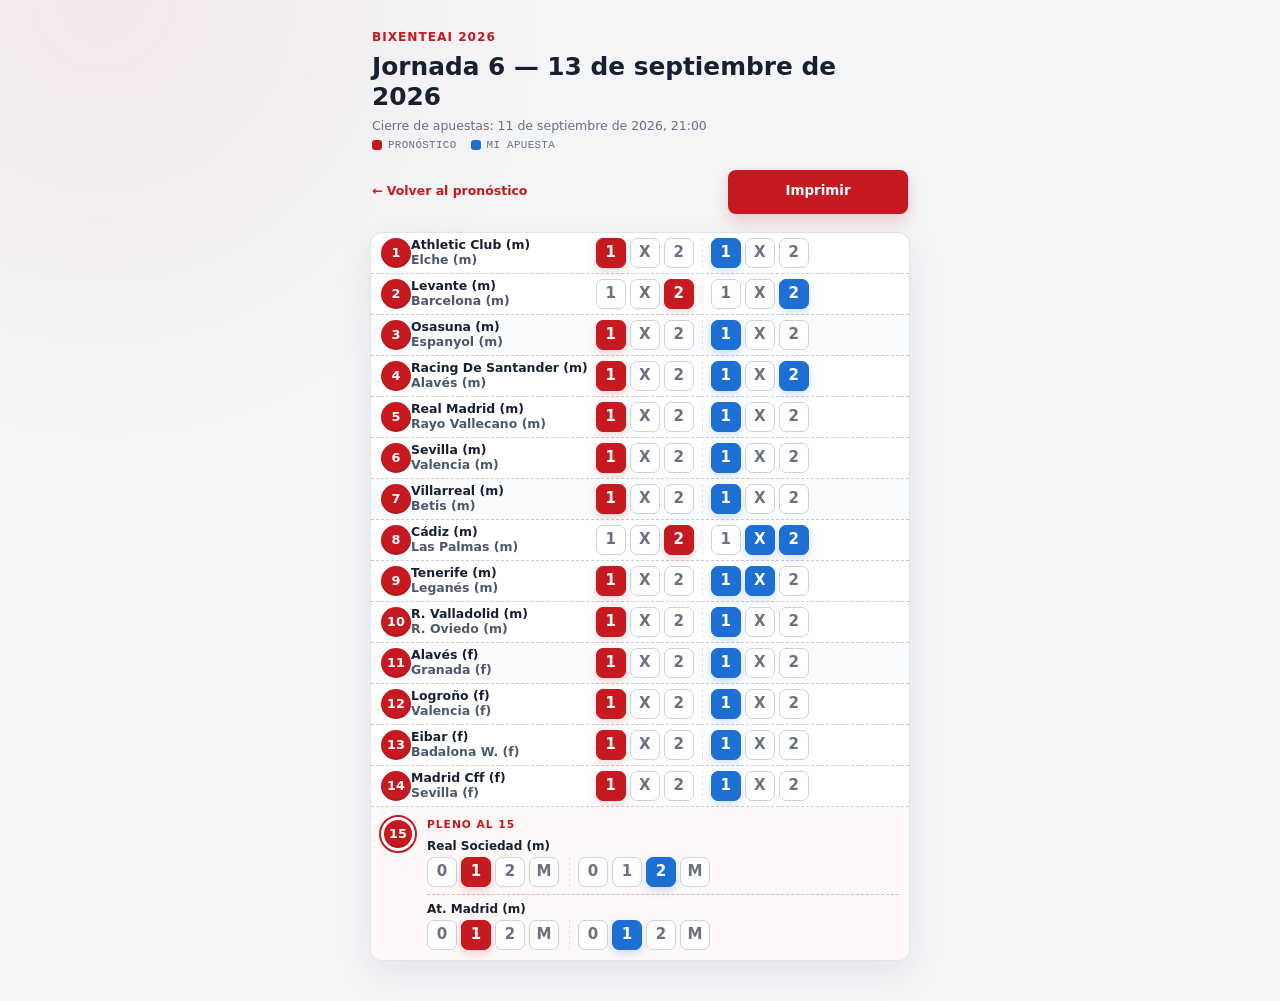
==== commit 01192699: "Arregla el enlace "Volver al pronóstico" (daba 404) + actualiza jornada Co-Authored-By: Claude Sonne" ====
--- a/index.html
+++ b/index.html
@@ -11,7 +11,7 @@
   <body class="boleto-page">
     <header class="boleto-header">
       <div class="boleto-heading">
-        <a class="boleto-brand" href="/">BixenteAI 2026</a>
+        <a class="boleto-brand">BixenteAI 2026</a>
         <h1 id="boletoTitle">Cargando jornada…</h1>
         <p id="boletoClosing" class="boleto-closing" hidden></p>
         <p id="boletoLegend" class="boleto-legend" hidden>
@@ -20,7 +20,7 @@
         </p>
       </div>
       <nav class="boleto-actions print-hidden" aria-label="Acciones del boleto">
-        <a class="boleto-back-link" href="/">← Volver al pronóstico</a>
+        <a class="boleto-back-link" aria-hidden="true">← Volver al pronóstico</a>
         <button id="boletoPrintButton" class="button button-primary" type="button">Imprimir</button>
       </nav>
     </header>
@@ -40,8 +40,8 @@
     </main>
 
         <script>
-      window.__JORNADA_DATA__ = {"prediccion_json":{"jornada":6,"fecha_sorteo":"2026-09-13","cierre_apuestas":"2026-09-11 21:00:00","partidos":[{"posicion":1,"local":"Athletic Club (m)","visitante":"Elche (m)","signos_recomendados":["1"],"es_doble":false},{"posicion":2,"local":"Levante (m)","visitante":"Barcelona (m)","signos_recomendados":["2"],"es_doble":false},{"posicion":3,"local":"Osasuna (m)","visitante":"Espanyol (m)","signos_recomendados":["1"],"es_doble":false},{"posicion":4,"local":"Racing De Santander (m)","visitante":"Alavés (m)","signos_recomendados":["1","2"],"es_doble":true},{"posicion":5,"local":"Real Madrid (m)","visitante":"Rayo Vallecano (m)","signos_recomendados":["1"],"es_doble":false},{"posicion":6,"local":"Sevilla (m)","visitante":"Valencia (m)","signos_recomendados":["1"],"es_doble":false},{"posicion":7,"local":"Villarreal (m)","visitante":"Betis (m)","signos_recomendados":["1"],"es_doble":false},{"posicion":8,"local":"Cádiz (m)","visitante":"Las Palmas (m)","signos_recomendados":["2","X"],"es_doble":true},{"posicion":9,"local":"Tenerife (m)","visitante":"Leganés (m)","signos_recomendados":["1","X"],"es_doble":true},{"posicion":10,"local":"R. Valladolid (m)","visitante":"R. Oviedo (m)","signos_recomendados":["1"],"es_doble":false},{"posicion":11,"local":"Alavés (f)","visitante":"Granada (f)","signos_recomendados":["1"],"es_doble":false},{"posicion":12,"local":"Logroño (f)","visitante":"Valencia (f)","signos_recomendados":["1"],"es_doble":false},{"posicion":13,"local":"Eibar (f)","visitante":"Badalona W. (f)","signos_recomendados":["1"],"es_doble":false},{"posicion":14,"local":"Madrid Cff (f)","visitante":"Sevilla (f)","signos_recomendados":["1"],"es_doble":false},{"posicion":15,"local":"Real Sociedad (m)","visitante":"At. Madrid (m)","signos_recomendados":["2"],"es_doble":false}],"pleno_al_15":{"disponible":true,"marcador":"1-1","nota":"marcador más probable de la matriz Poisson/Dixon-Coles"}}};
-      window.__MI_APUESTA__ = null;
+      window.__JORNADA_DATA__ = {"prediccion_json":{"jornada":6,"fecha_sorteo":"2026-09-13","cierre_apuestas":"2026-09-11 21:00:00","partidos":[{"posicion":1,"local":"Athletic Club (m)","visitante":"Elche (m)","signos_recomendados":["1"],"es_doble":false},{"posicion":2,"local":"Levante (m)","visitante":"Barcelona (m)","signos_recomendados":["2"],"es_doble":false},{"posicion":3,"local":"Osasuna (m)","visitante":"Espanyol (m)","signos_recomendados":["1"],"es_doble":false},{"posicion":4,"local":"Racing De Santander (m)","visitante":"Alavés (m)","signos_recomendados":["1"],"es_doble":false},{"posicion":5,"local":"Real Madrid (m)","visitante":"Rayo Vallecano (m)","signos_recomendados":["1"],"es_doble":false},{"posicion":6,"local":"Sevilla (m)","visitante":"Valencia (m)","signos_recomendados":["1"],"es_doble":false},{"posicion":7,"local":"Villarreal (m)","visitante":"Betis (m)","signos_recomendados":["1"],"es_doble":false},{"posicion":8,"local":"Cádiz (m)","visitante":"Las Palmas (m)","signos_recomendados":["2"],"es_doble":false},{"posicion":9,"local":"Tenerife (m)","visitante":"Leganés (m)","signos_recomendados":["1"],"es_doble":false},{"posicion":10,"local":"R. Valladolid (m)","visitante":"R. Oviedo (m)","signos_recomendados":["1"],"es_doble":false},{"posicion":11,"local":"Alavés (f)","visitante":"Granada (f)","signos_recomendados":["1"],"es_doble":false},{"posicion":12,"local":"Logroño (f)","visitante":"Valencia (f)","signos_recomendados":["1"],"es_doble":false},{"posicion":13,"local":"Eibar (f)","visitante":"Badalona W. (f)","signos_recomendados":["1"],"es_doble":false},{"posicion":14,"local":"Madrid Cff (f)","visitante":"Sevilla (f)","signos_recomendados":["1"],"es_doble":false},{"posicion":15,"local":"Real Sociedad (m)","visitante":"At. Madrid (m)","signos_recomendados":["2"],"es_doble":false}],"pleno_al_15":{"disponible":true,"marcador":"1-1","nota":"marcador más probable de la matriz Poisson/Dixon-Coles"}}};
+      window.__MI_APUESTA__ = {"partidos":[{"posicion":1,"signos":["1"]},{"posicion":2,"signos":["2"]},{"posicion":3,"signos":["1"]},{"posicion":4,"signos":["1","2"]},{"posicion":5,"signos":["1"]},{"posicion":6,"signos":["1"]},{"posicion":7,"signos":["1"]},{"posicion":8,"signos":["X","2"]},{"posicion":9,"signos":["1","X"]},{"posicion":10,"signos":["1"]},{"posicion":11,"signos":["1"]},{"posicion":12,"signos":["1"]},{"posicion":13,"signos":["1"]},{"posicion":14,"signos":["1"]}],"pleno15_marcador":"2-1"};
     </script>
     <script src="./boleto-movil.js" defer></script>
   </body>
